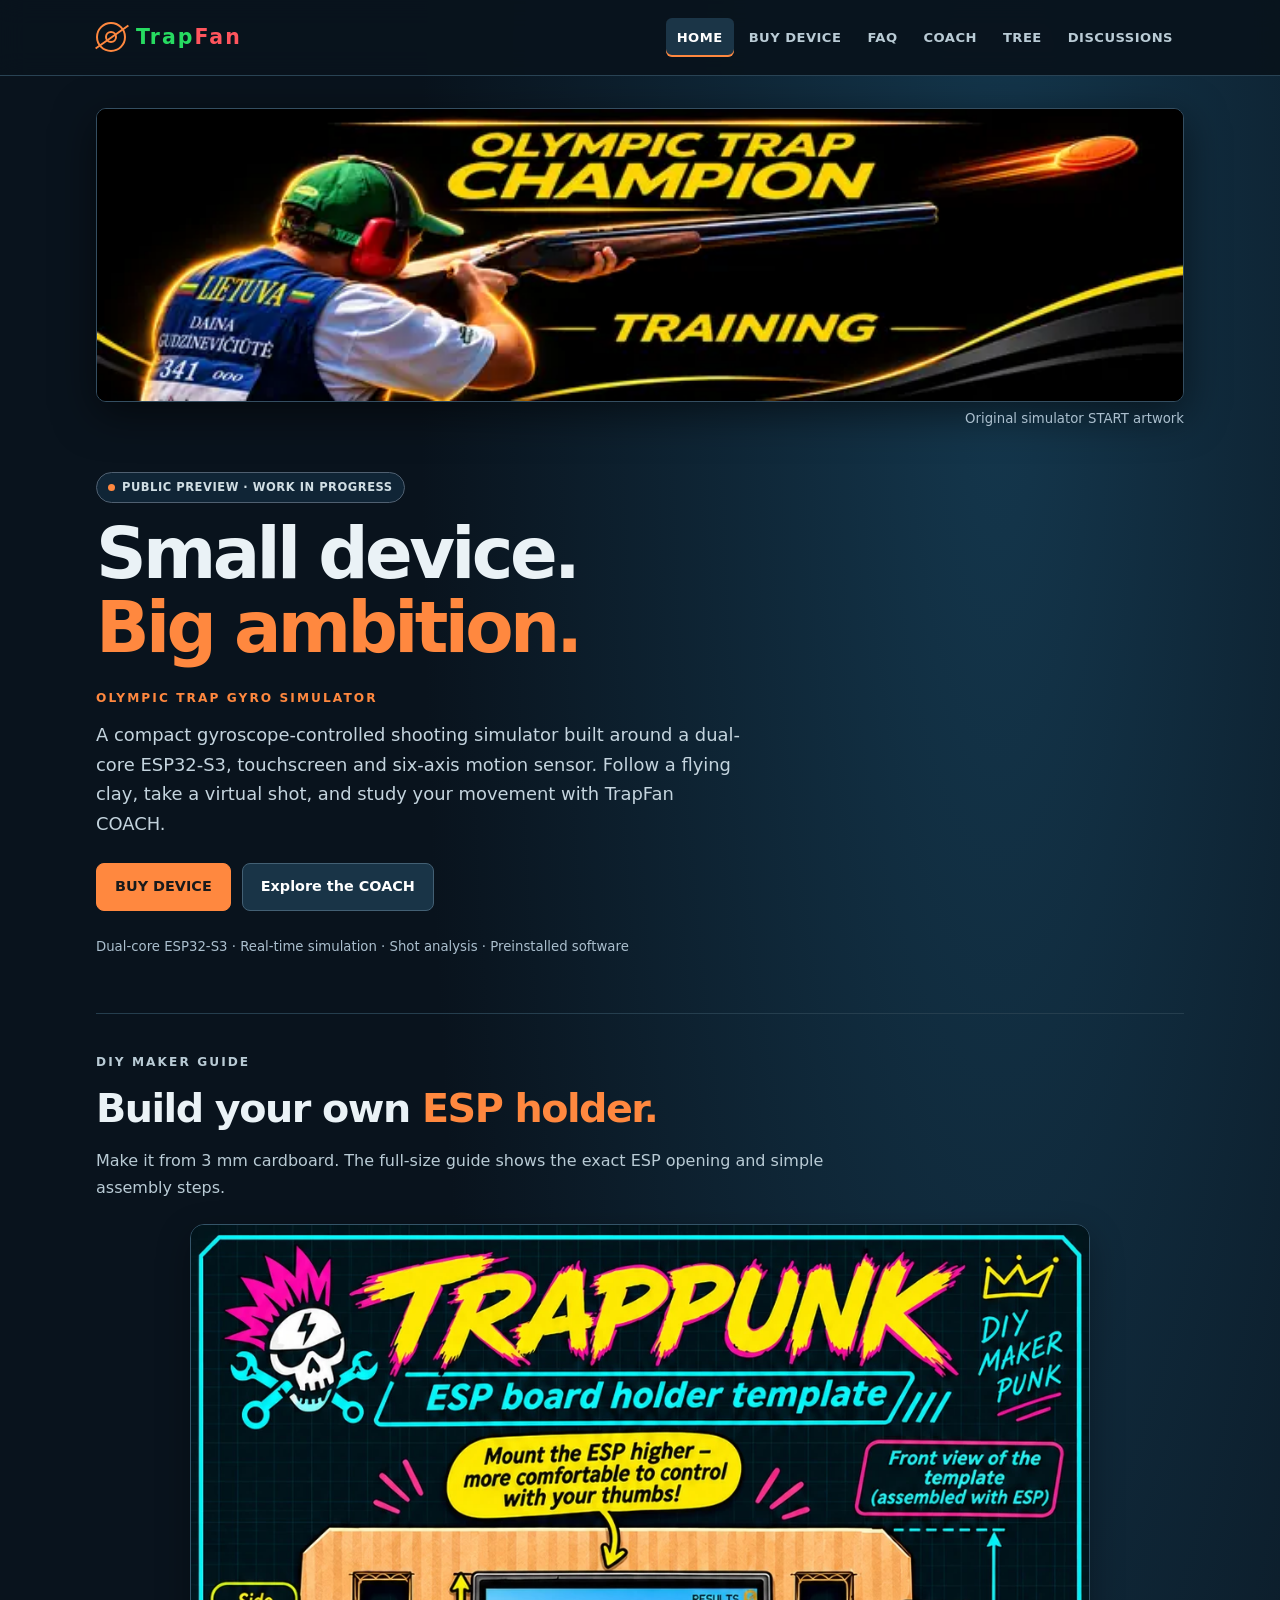
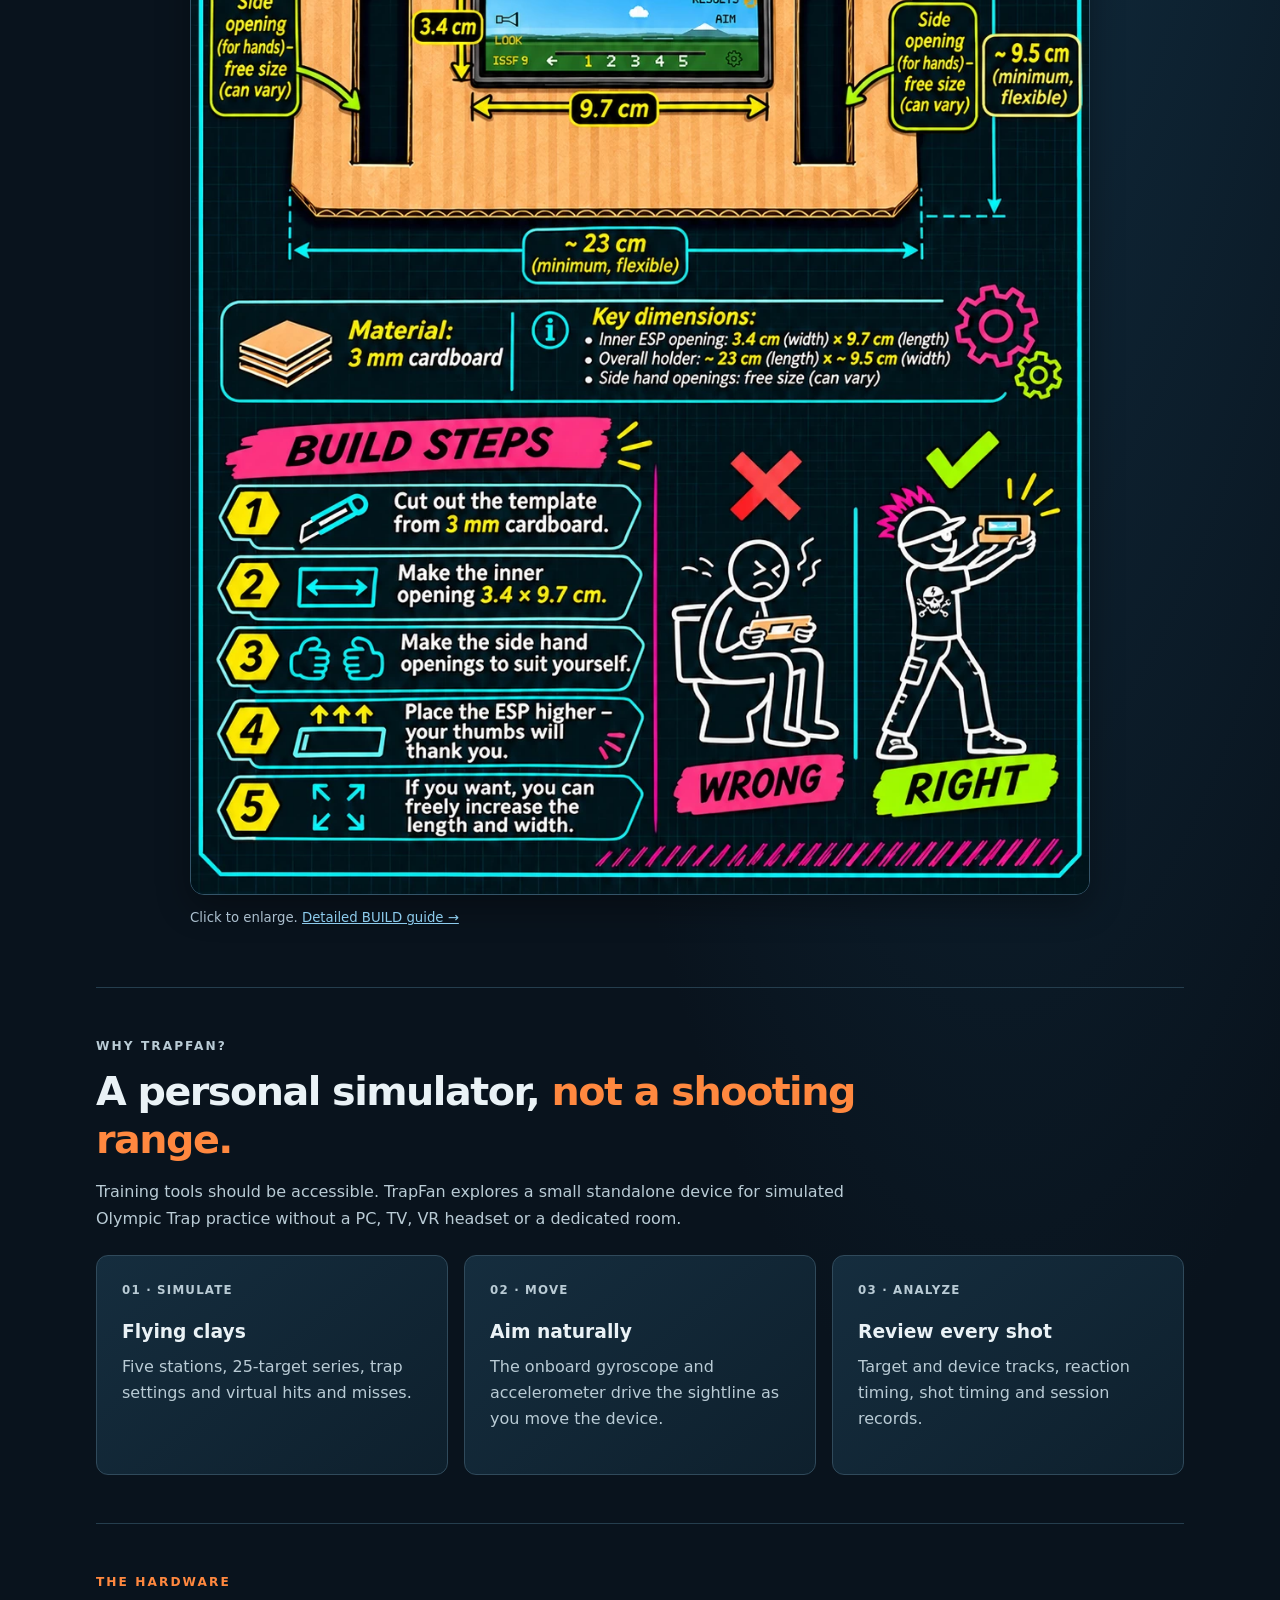
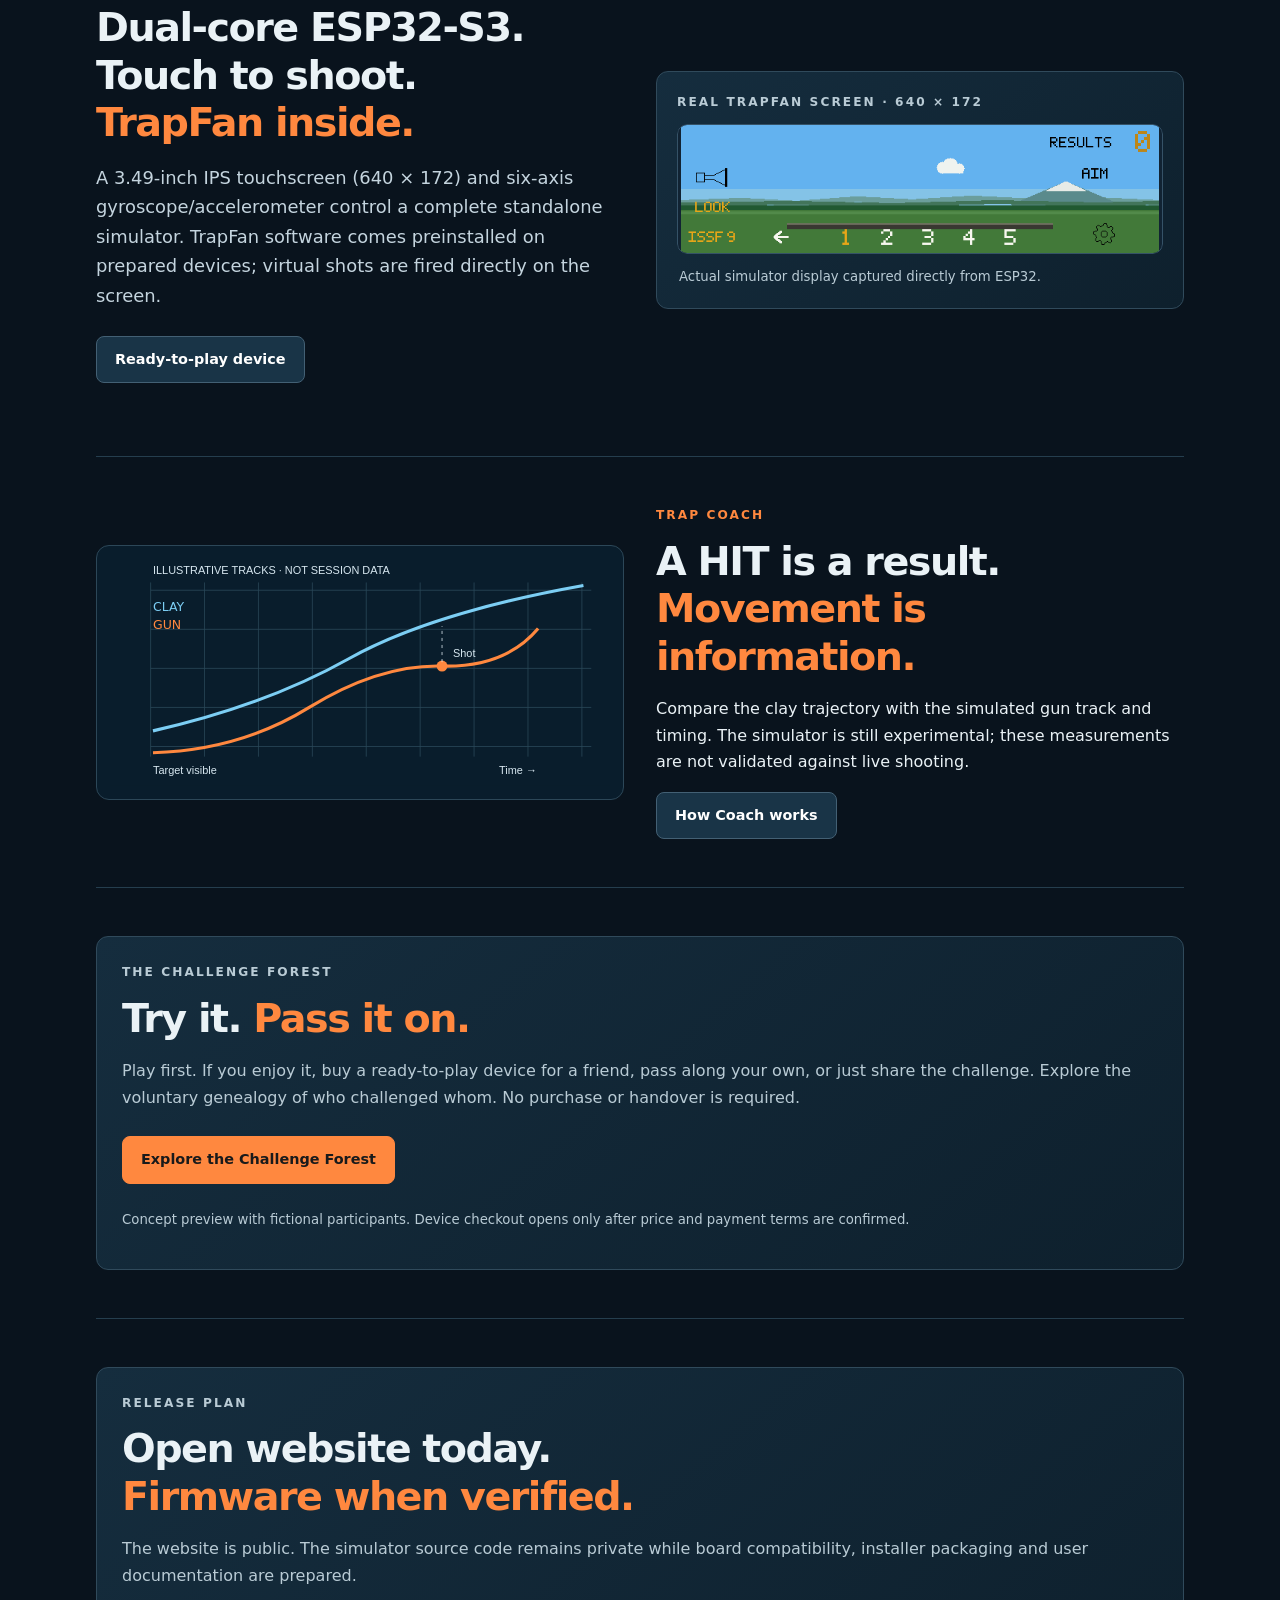
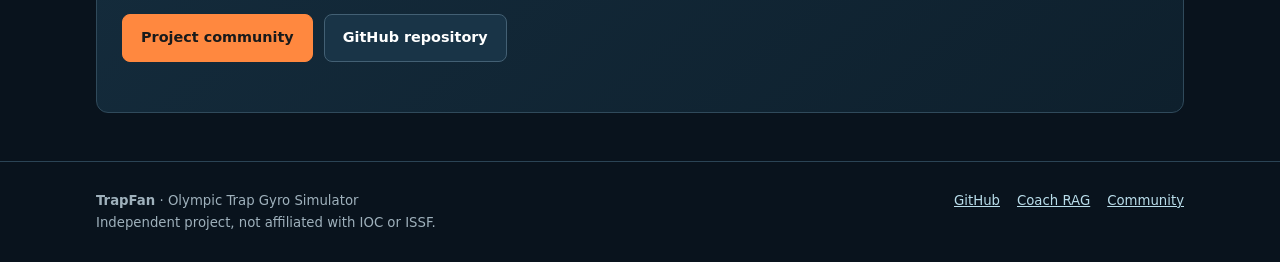
==== index.html @ 3e59ca07 "Position TrapFan as ready-to-play ESP32-S3 product in index.html; reserve board origin for technical" ====
<!doctype html><html lang="en"><head><meta charset="utf-8"><meta name="viewport" content="width=device-width,initial-scale=1"><meta name="theme-color" content="#09131d"><meta name="description" content="TrapFan is a low-cost, gyroscope-controlled Olympic Trap practice device based on the ESP32-S3."><title>Olympic Trap Gyro Simulator · TrapFan</title><link rel="stylesheet" href="assets/site.css"><link rel="icon" href="assets/favicon.svg" type="image/svg+xml"><!-- Cloudflare Web Analytics --><script type='module' src='https://static.cloudflareinsights.com/beacon.min.js' data-cf-beacon='{"token": "2ef8f8ff555344c89521be967594c3df"}'></script><!-- End Cloudflare Web Analytics --><script defer src="/_vercel/insights/script.js"></script>
</head><body><header><div class="wrap top"><a class="brand" href="index.html"><span class="brand-icon"></span><span>Trap<strong>Fan</strong></span></a><nav aria-label="Main menu"><a href="index.html" aria-current="page">HOME</a><a href="order.html">BUY DEVICE</a><a href="faq.html">FAQ</a><a href="coach.html">COACH</a><a href="challenge.html">TREE</a><a href="community.html">DISCUSSIONS</a></nav></div></header><main class="wrap">
<section class="home-banner"><img src="assets/start-banner.webp" width="640" height="172" alt="Original Olympic Trap Champion START screen with an Olympic trap shooter, flying orange clay and training text"><p class="small">Original simulator START artwork</p></section>
<section class="hero"><div><span class="pill">PUBLIC PREVIEW · WORK IN PROGRESS</span><h1>Small device.<br><em>Big ambition.</em></h1><p class="eyebrow">OLYMPIC TRAP GYRO SIMULATOR</p><p class="lead">A compact gyroscope-controlled shooting simulator built around a dual-core ESP32-S3, touchscreen and six-axis motion sensor. Follow a flying clay, take a virtual shot, and study your movement with TrapFan COACH.</p><div class="btns"><a href="order.html" class="btn primary">BUY DEVICE</a><a href="coach.html" class="btn">Explore the COACH</a></div><p class="small">Dual-core ESP32-S3 · Real-time simulation · Shot analysis · Preinstalled software</p></div></section>
<section class="section holder-section" aria-labelledby="holder-title"><div class="section-head"><p class="eyebrow">DIY MAKER GUIDE</p><h2 id="holder-title">Build your own <em>ESP holder.</em></h2><p>Make it from 3 mm cardboard. The full-size guide shows the exact ESP opening and simple assembly steps.</p></div><div class="holder-feature"><a href="assets/holder-guide.webp?v=20261112" target="_blank" rel="noopener" aria-label="Open board holder guide in full resolution"><img src="assets/holder-guide.webp?v=20261112" alt="English DIY holder template and instructions for a 3 mm cardboard ESP board holder with 3.4 x 9.7 cm opening" width="1055" height="1491" loading="lazy"></a></div><p class="small holder-link">Click to enlarge. <a href="build.html#cardboard-holder">Detailed BUILD guide →</a></p></section>
<section class="section"><div class="section-head"><p class="eyebrow">WHY TrapFan?</p><h2>A personal simulator, <em>not a shooting range.</em></h2><p>Training tools should be accessible. TrapFan explores a small standalone device for simulated Olympic Trap practice without a PC, TV, VR headset or a dedicated room.</p></div><div class="cards"><div class="card"><p class="number">01 · SIMULATE</p><h3>Flying clays</h3><p>Five stations, 25-target series, trap settings and virtual hits and misses.</p></div><div class="card"><p class="number">02 · MOVE</p><h3>Aim naturally</h3><p>The onboard gyroscope and accelerometer drive the sightline as you move the device.</p></div><div class="card"><p class="number">03 · ANALYZE</p><h3>Review every shot</h3><p>Target and device tracks, reaction timing, shot timing and session records.</p></div></div></section>
<section class="section feature"><div><p class="eyebrow">THE HARDWARE</p><h2>Dual-core ESP32-S3.<br>Touch to shoot.<br><em>TrapFan inside.</em></h2><p class="lead">A 3.49-inch IPS touchscreen (640 × 172) and six-axis gyroscope/accelerometer control a complete standalone simulator. TrapFan software comes preinstalled on prepared devices; virtual shots are fired directly on the screen.</p><div class="btns"><a class="btn" href="order.html">Ready-to-play device</a></div></div><div class="card screen-card"><p class="eyebrow">REAL TrapFan SCREEN · 640 × 172</p><a class="screen-shot-link" href="assets/trappunk-screen-trap.png" target="_blank" rel="noopener" aria-label="Open full-size simulator screenshot"><img class="screen-shot" src="assets/trappunk-screen-trap.png" width="640" height="172" alt="Real TrapFan simulator screen with blue sky, green field, ISSF setting, AIM, LOOK and five shooting stations" loading="lazy" decoding="async"></a><p class="small">Actual simulator display captured directly from ESP32.</p></div></section>
<section class="section feature"><div><div class="graph"><svg xmlns="http://www.w3.org/2000/svg" viewBox="0 0 640 290" role="img" aria-label="Illustrative chart of clay and gun motion trajectories"><rect width="640" height="290" fill="#091d2c"/><path d="M52 30V253" stroke="#294859"/><path d="M121 30V253" stroke="#294859"/><path d="M190 30V253" stroke="#294859"/><path d="M259 30V253" stroke="#294859"/><path d="M328 30V253" stroke="#294859"/><path d="M397 30V253" stroke="#294859"/><path d="M466 30V253" stroke="#294859"/><path d="M535 30V253" stroke="#294859"/><path d="M604 30V253" stroke="#294859"/><path d="M52 40H616" stroke="#294859"/><path d="M52 90H616" stroke="#294859"/><path d="M52 140H616" stroke="#294859"/><path d="M52 190H616" stroke="#294859"/><path d="M52 240H616" stroke="#294859"/><path d="M55 220Q200 187 305 128T606 34" fill="none" stroke="#7ccef4" stroke-width="4"/><path d="M55 248Q166 245 255 190T425 137T548 89" fill="none" stroke="#ff883f" stroke-width="4"/><circle cx="425" cy="137" r="7" fill="#ff883f"/><path d="M425 132V86" stroke="#ddebf0" stroke-dasharray="4 5"/><g fill="#d7e7f0" font-size="14" font-family="Arial,sans-serif"><text x="55" y="19">ILLUSTRATIVE TRACKS · NOT SESSION DATA</text><text x="55" y="275">Target visible</text><text x="498" y="275">Time →</text><text x="439" y="125">Shot</text></g><text x="55" y="66" fill="#7ccef4" font-size="16">CLAY</text><text x="55" y="89" fill="#ff883f" font-size="16">GUN</text></svg></div></div><div><p class="eyebrow">TRAP COACH</p><h2>A HIT is a result.<br><em>Movement is information.</em></h2><p>Compare the clay trajectory with the simulated gun track and timing. The simulator is still experimental; these measurements are not validated against live shooting.</p><a class="btn" href="coach.html">How Coach works</a></div></section>
<section class="section"><div class="card"><p class="eyebrow">THE CHALLENGE FOREST</p><h2>Try it. <em>Pass it on.</em></h2><p>Play first. If you enjoy it, buy a ready-to-play device for a friend, pass along your own, or just share the challenge. Explore the voluntary genealogy of who challenged whom. No purchase or handover is required.</p><div class="btns"><a class="btn primary" href="challenge.html">Explore the Challenge Forest</a></div><p class="small">Concept preview with fictional participants. Device checkout opens only after price and payment terms are confirmed.</p></div></section><section class="section"><div class="card"><p class="eyebrow">RELEASE PLAN</p><h2>Open website today.<br><em>Firmware when verified.</em></h2><p>The website is public. The simulator source code remains private while board compatibility, installer packaging and user documentation are prepared.</p><div class="btns"><a class="btn primary" href="community.html">Project community</a><a class="btn" href="https://github.com/lit-u/trappunk">GitHub repository</a></div></div></section></main><footer class="footer"><div class="wrap foot"><div><strong>TrapFan</strong> · Olympic Trap Gyro Simulator<br>Independent project, not affiliated with IOC or ISSF.</div><div class="links"><a href="https://github.com/lit-u/trappunk">GitHub</a><a href="https://github.com/lit-u/olympic-trap-coach-rag">Coach RAG</a><a href="community.html">Community</a></div></div></footer></body></html>
---- assets/site.css ----
:root{color-scheme:dark;--bg:#09131d;--surface:#132533;--line:#294354;--muted:#abbfce;--text:#eaf2f6;--orange:#ff883f;--blue:#8dcced;--max:1140px}
*{box-sizing:border-box}html{scroll-behavior:smooth}body{margin:0;background:radial-gradient(ellipse at 78% 6%,#14374d 0,transparent 41%),var(--bg);color:var(--text);font-family:system-ui,-apple-system,Segoe UI,Roboto,sans-serif;line-height:1.65}
a{color:var(--blue)}a:hover{color:#fff}.wrap{max-width:var(--max);padding:0 26px;margin:auto}header{position:sticky;z-index:10;top:0;background:#09131df2;border-bottom:1px solid var(--line);backdrop-filter:blur(13px)}
.top{min-height:75px;display:flex;align-items:center;justify-content:space-between;gap:25px}.brand{display:flex;align-items:center;gap:10px;text-decoration:none;font-size:1.28rem;letter-spacing:.1em;font-weight:900;color:#fff}.brand strong{color:#ff555d}.brand{color:#27db61}.brand-icon{width:30px;height:30px;border:2px solid var(--orange);border-radius:50%;position:relative}.brand-icon:before{content:"";position:absolute;inset:7px;border:2px solid var(--orange);border-radius:50%}.brand-icon:after{content:"";position:absolute;width:40px;height:2px;background:var(--orange);top:12px;left:-6px;transform:rotate(-35deg)}
nav{display:flex;gap:4px;flex-wrap:wrap}nav a{color:#b9cbd5;text-decoration:none;font-weight:800;letter-spacing:.035em;font-size:.82rem;border-radius:6px;padding:9px 11px}nav a:hover,nav a[aria-current="page"]{color:#fff;background:#1b3547}nav a[aria-current="page"]{box-shadow:inset 0 -2px var(--orange)}
main{min-height:65vh}.hero{display:grid;grid-template-columns:1fr 1fr;align-items:center;gap:48px;padding:76px 0 48px}.hero img{width:100%;display:block}.hero-image{position:relative;background:#19384a;border:1px solid #3a5667;border-radius:18px;overflow:hidden;box-shadow:0 24px 64px #0007}.img-note{font-size:.72rem;color:#dbe5e8;background:#091722c9;position:absolute;bottom:8px;right:9px;border-radius:4px;padding:2px 8px}
h1,h2,h3,p{margin-top:0}h1{font-size:clamp(2.65rem,5.5vw,5rem);line-height:1.06;letter-spacing:-.052em;margin:14px 0 22px}h1 em,h2 em{font-style:normal;color:var(--orange)}h2{font-size:clamp(1.8rem,3.1vw,2.7rem);line-height:1.2;letter-spacing:-.038em;margin-bottom:16px}h3{font-size:1.17rem;line-height:1.32;margin-bottom:9px}.lead{font-size:1.12rem;color:#c4d4de;max-width:650px}.muted{color:var(--muted)}.eyebrow{text-transform:uppercase;font-size:.76rem;letter-spacing:.17em;font-weight:900;color:var(--orange)}.small{font-size:.83rem;color:var(--muted)}
.pill{display:inline-block;border:1px solid #506071;border-radius:99px;padding:5px 11px;font-size:.72rem;color:#d0dee4;letter-spacing:.045em;font-weight:800;background:#102536}.pill:before{content:"";display:inline-block;width:7px;height:7px;border-radius:50%;background:var(--orange);margin-right:7px}.btns{display:flex;gap:11px;flex-wrap:wrap;margin:25px 0}.btn{display:inline-block;color:white;background:#193447;border:1px solid #436074;border-radius:8px;padding:11px 18px;font-size:.9rem;font-weight:850;text-decoration:none}.btn:hover{background:#29516a;color:white}.btn.primary{background:var(--orange);border-color:var(--orange);color:#191a1b}.btn.primary:hover{background:#ffac7b;color:#191a1b}.btn.disabled{opacity:.55;pointer-events:none;cursor:not-allowed}
.section{padding:48px 0;border-top:1px solid #253e4e}.section-head{max-width:760px;margin-bottom:23px}.section-head p{color:#b9cbd5}.cards{display:grid;grid-template-columns:repeat(3,1fr);gap:16px}.cards.two{grid-template-columns:repeat(2,1fr)}.card{background:linear-gradient(140deg,#152d3e,#0e202d);border:1px solid #304a5b;border-radius:12px;padding:25px;min-width:0}.card p{color:#b9cbd5}.card a{font-weight:750}.number{font-weight:900;font-size:.74rem;color:var(--orange);letter-spacing:.1em;margin-bottom:19px}
.feature{display:grid;grid-template-columns:1fr 1fr;gap:32px;align-items:center}.page-intro{padding:66px 0 25px;max-width:800px}.page-intro h1{font-size:clamp(2.7rem,5vw,4.5rem)}.notice{margin:18px 0;padding:17px 21px;border:1px solid #866044;background:#32251d;color:#f7e2d1;border-radius:10px}.notice strong{color:#ffc095}
.device{height:auto;aspect-ratio:640/172;border:9px solid #05080c;border-radius:17px;background:linear-gradient(to bottom,#4b9fea 0 56%,#7d9f79 56% 100%);position:relative;overflow:hidden;box-shadow:0 16px 36px #0006}.device:before{content:"";position:absolute;left:46%;bottom:23%;height:21px;width:84px;background:#3a3a35;clip-path:polygon(10% 0,90% 0,100% 100%,0 100%)}.device:after{content:"";position:absolute;left:66%;top:22%;height:12px;width:23px;border:2px solid #201513;border-radius:50%;background:#fa7229;transform:rotate(-14deg)}.device span{font-size:.63rem;position:absolute;bottom:5px;right:8px;color:#15212c;font-weight:850}
.steps{counter-reset:item}.step{display:grid;grid-template-columns:51px 1fr;gap:17px;padding:19px 0;border-bottom:1px solid #304757}.step:before{counter-increment:item;content:counter(item);height:41px;width:41px;border-radius:50%;display:grid;place-items:center;background:var(--orange);color:#111a1d;font-weight:900}.step p{color:#bacbd7;margin:3px 0}.table{border-collapse:collapse;width:100%;margin:18px 0}.table td,.table th{text-align:left;border-bottom:1px solid #2c485a;padding:12px}.table td:first-child{font-weight:750;width:35%}.table th{color:var(--orange)}
.graph{background:#091d2c;border:1px solid #2c4758;border-radius:13px;padding:13px}.graph svg{width:100%;display:block}.note{border-left:3px solid var(--blue);background:#132d3b;padding:12px 16px;color:#c4d7e2}.community-list{display:grid;grid-template-columns:repeat(2,1fr);gap:15px}.footer{border-top:1px solid #2b4455;padding:28px 0;color:#9fb1bc;font-size:.83rem}.footer a{color:#b9ddea}.foot{display:flex;justify-content:space-between;gap:14px;flex-wrap:wrap}.links{display:flex;gap:17px;flex-wrap:wrap}
@media(max-width:900px){.hero,.feature{grid-template-columns:1fr}.hero{padding-top:38px;gap:24px}.top{flex-direction:column;align-items:flex-start;padding:14px 0;gap:10px}.cards{grid-template-columns:repeat(2,1fr)}}
@media(max-width:580px){.wrap{padding:0 17px}.cards,.cards.two,.community-list{grid-template-columns:1fr}nav a{padding:7px 8px;font-size:.73rem}h1{font-size:2.85rem}.section{padding:33px 0}.page-intro{padding-top:35px}.step{grid-template-columns:38px 1fr;gap:10px}.step:before{width:34px;height:34px}.card{padding:21px}}
@media(prefers-reduced-motion:reduce){html{scroll-behavior:auto}}

.home-banner{padding-top:32px}.home-banner img{display:block;width:100%;max-width:100%;height:auto;object-fit:contain;background:#000;border:1px solid #344e61;border-radius:10px;box-shadow:0 12px 42px #0008}.home-banner .small{text-align:right;margin:6px 0 0}.hero{padding-top:42px}


/* Homepage: full-width guide below the introduction, no squeezed sidebar */
.hero{display:block;max-width:900px;padding-bottom:42px}
.holder-section{padding-top:38px;padding-bottom:58px}
.holder-feature{max-width:900px;margin:0 auto;background:#081b27;border:1px solid #345468;border-radius:14px;overflow:hidden;box-shadow:0 12px 34px #0005}
.holder-feature a{display:block;line-height:0}
.holder-feature img{display:block;width:100%;height:auto;max-height:none;object-fit:contain}
.holder-link{max-width:900px;margin:12px auto 0}
.build-guide{max-width:870px;margin:0 auto;background:#081b27;border:1px solid #345468;border-radius:14px;overflow:hidden;box-shadow:0 12px 34px #0005}
.build-guide img{display:block;width:100%;height:auto}
.guide-caption{max-width:870px;margin:12px auto 0}
@media(max-width:900px){.hero{max-width:100%}.holder-feature{max-width:100%}}

/* V2 USB installer */
.install-check{display:flex;gap:12px;align-items:flex-start;margin:14px 0;padding:12px;border:1px solid #365365;background:#0d2130;border-radius:9px;line-height:1.4;cursor:pointer}
.install-check input{flex:none;width:20px;height:20px;accent-color:var(--orange);margin:2px 0 0}
.installer-controls{padding:14px 0 6px}
.installer-controls[hidden]{display:none!important}
.install-card esp-web-install-button{display:block;--esp-tools-button-color:#ff883f;--esp-tools-button-text-color:#17212a}
.install-card esp-web-install-button .btn{font-family:inherit;font-size:1rem;cursor:pointer}

/* FAQ: native accessible HTML disclosure, no scripts or server needed */
.faq-intro{max-width:860px}.faq-list-section{padding-top:20px}
.faq-list{display:grid;gap:12px;max-width:980px}
.faq-item{border:1px solid #355267;border-radius:12px;background:linear-gradient(115deg,#152d3d,#0e202e);overflow:hidden}
.faq-item summary{display:flex;align-items:center;gap:17px;list-style:none;cursor:pointer;padding:19px 22px;color:#f1f5f7;font-weight:750;font-size:1.08rem;line-height:1.35}
.faq-item summary::-webkit-details-marker{display:none}
.faq-item summary::after{content:"+";margin-left:auto;flex-shrink:0;color:var(--orange);font-size:1.7rem;font-weight:350;line-height:1;min-width:24px;text-align:center}
.faq-item[open] summary::after{content:"−"}
.faq-item summary:hover{background:#1a3749}
.faq-item summary:focus-visible{outline:3px solid var(--orange);outline-offset:-3px}
.faq-number{font-size:.75rem;color:var(--orange);font-weight:900;letter-spacing:.04em;flex-shrink:0}
.faq-answer{padding:0 22px 17px 58px;color:#c6d5df}
.faq-answer p{margin:0;max-width:800px}.faq-answer strong{color:#fff}
@media(max-width:580px){.faq-item summary{padding:16px 13px;gap:10px;font-size:1rem}.faq-answer{padding:0 15px 18px 40px}}

/* Simplified V2-only installer: one hardware check, one install button */
.install-page-simple{max-width:920px}
.install-page-simple .page-intro{padding-bottom:15px}
.install-panel{border:1px solid #355267;border-radius:14px;background:#112838;padding:clamp(20px,4vw,38px);margin:15px 0 24px}
.install-panel h2{margin-bottom:12px}
.install-panel .install-check{max-width:560px;margin:15px 0}
.install-panel .installer-controls{padding:2px 0 0}
.install-panel .installer-controls .btn{font-size:1.05rem;padding:15px 30px}
.install-panel .install-backup-note{margin:18px 0 0;max-width:650px}
.install-finish-note{border-left:3px solid var(--orange);padding:7px 0 7px 16px;color:#c4d4de;max-width:740px}
.install-finish-note strong{color:#fff}
.install-support{padding:4px 0 42px}

/* BUILD: real Waveshare hardware photograph replaces illustrative screen */
.hardware-photo-card{padding:20px}
.hardware-photo-link{display:block;line-height:0;border-radius:10px;overflow:hidden;background:#e6effc}
.hardware-photo{display:block;width:100%;height:auto;aspect-ratio:960/820;object-fit:contain}
.hardware-photo-card .small{margin:13px 2px 0}

/* HOME: actual 640x172 simulator screenshot instead of illustration */
.screen-card{padding:20px}
.screen-shot-link{display:block;line-height:0;border-radius:10px;overflow:hidden;background:#112333}
.screen-shot{display:block;width:100%;height:auto;aspect-ratio:640/172;object-fit:contain;image-rendering:auto;border:1px solid #355267;border-radius:10px}
.screen-card .small{margin:12px 2px 0}
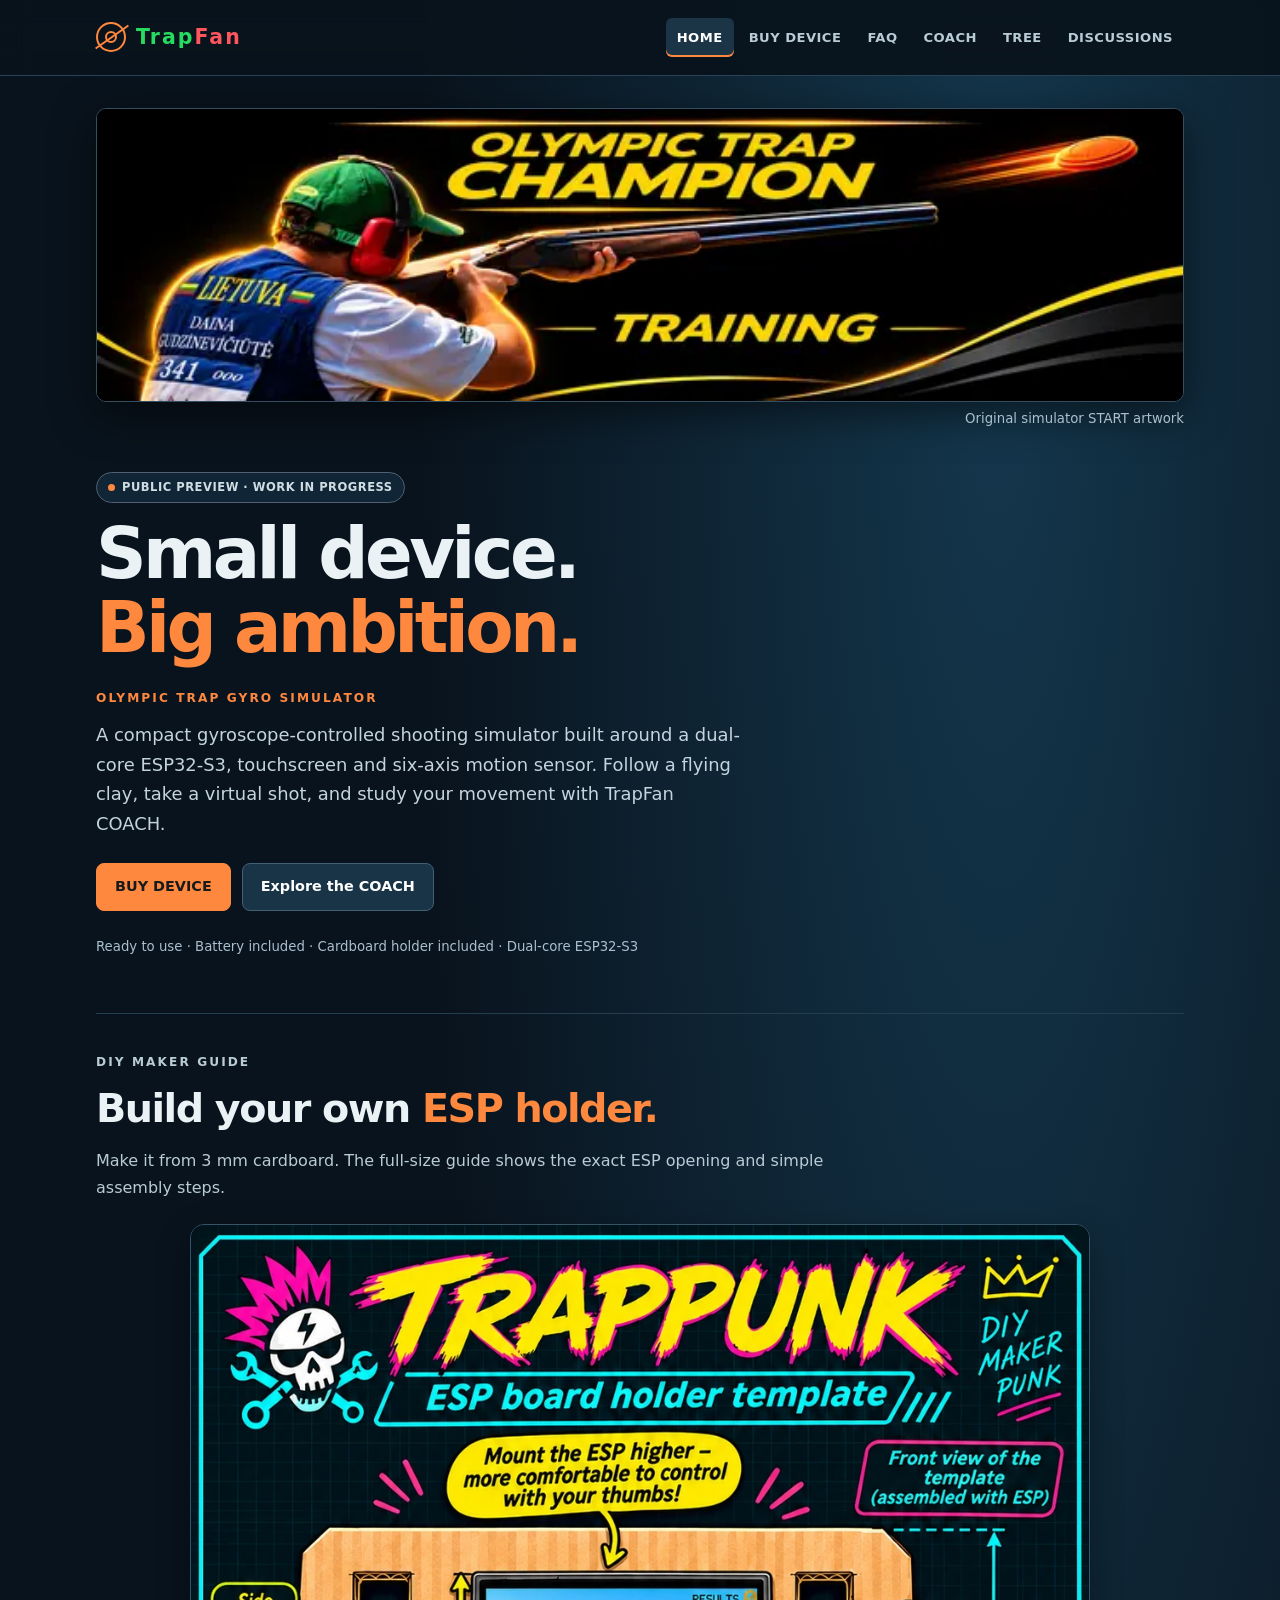
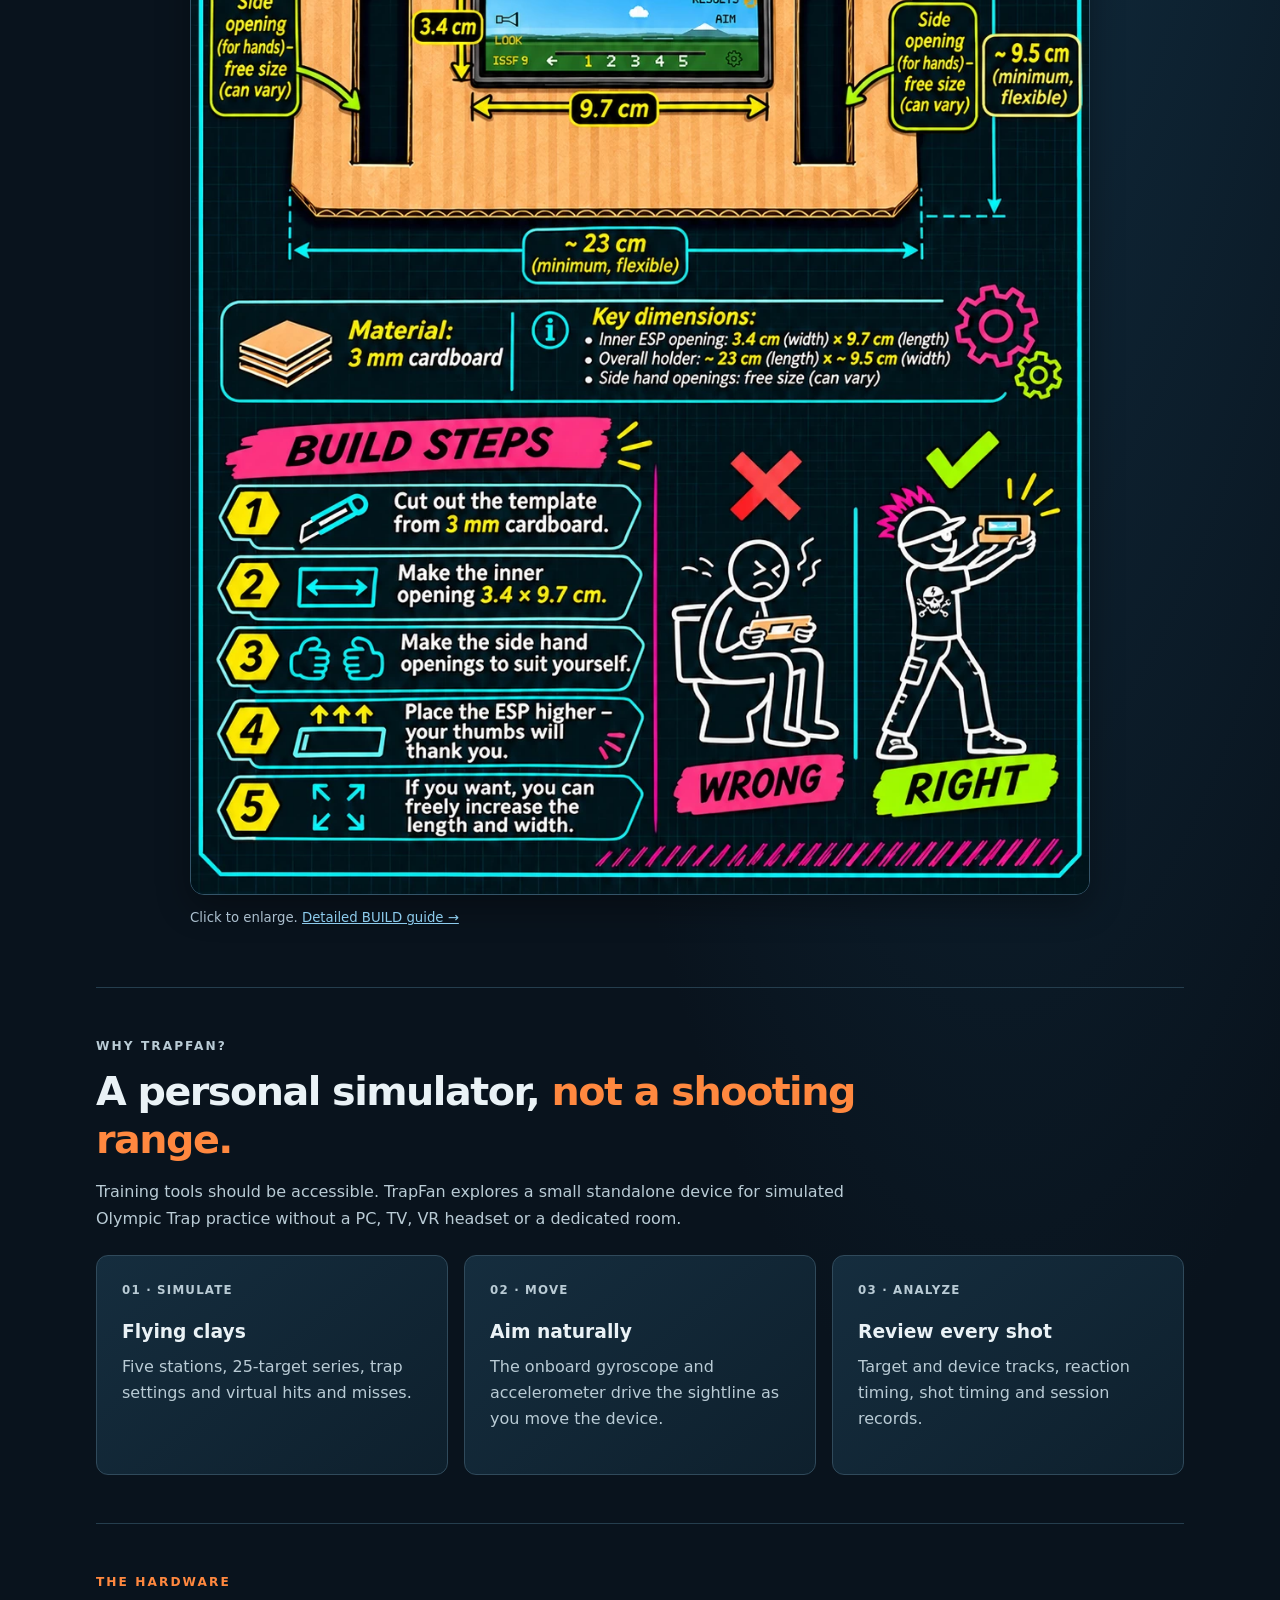
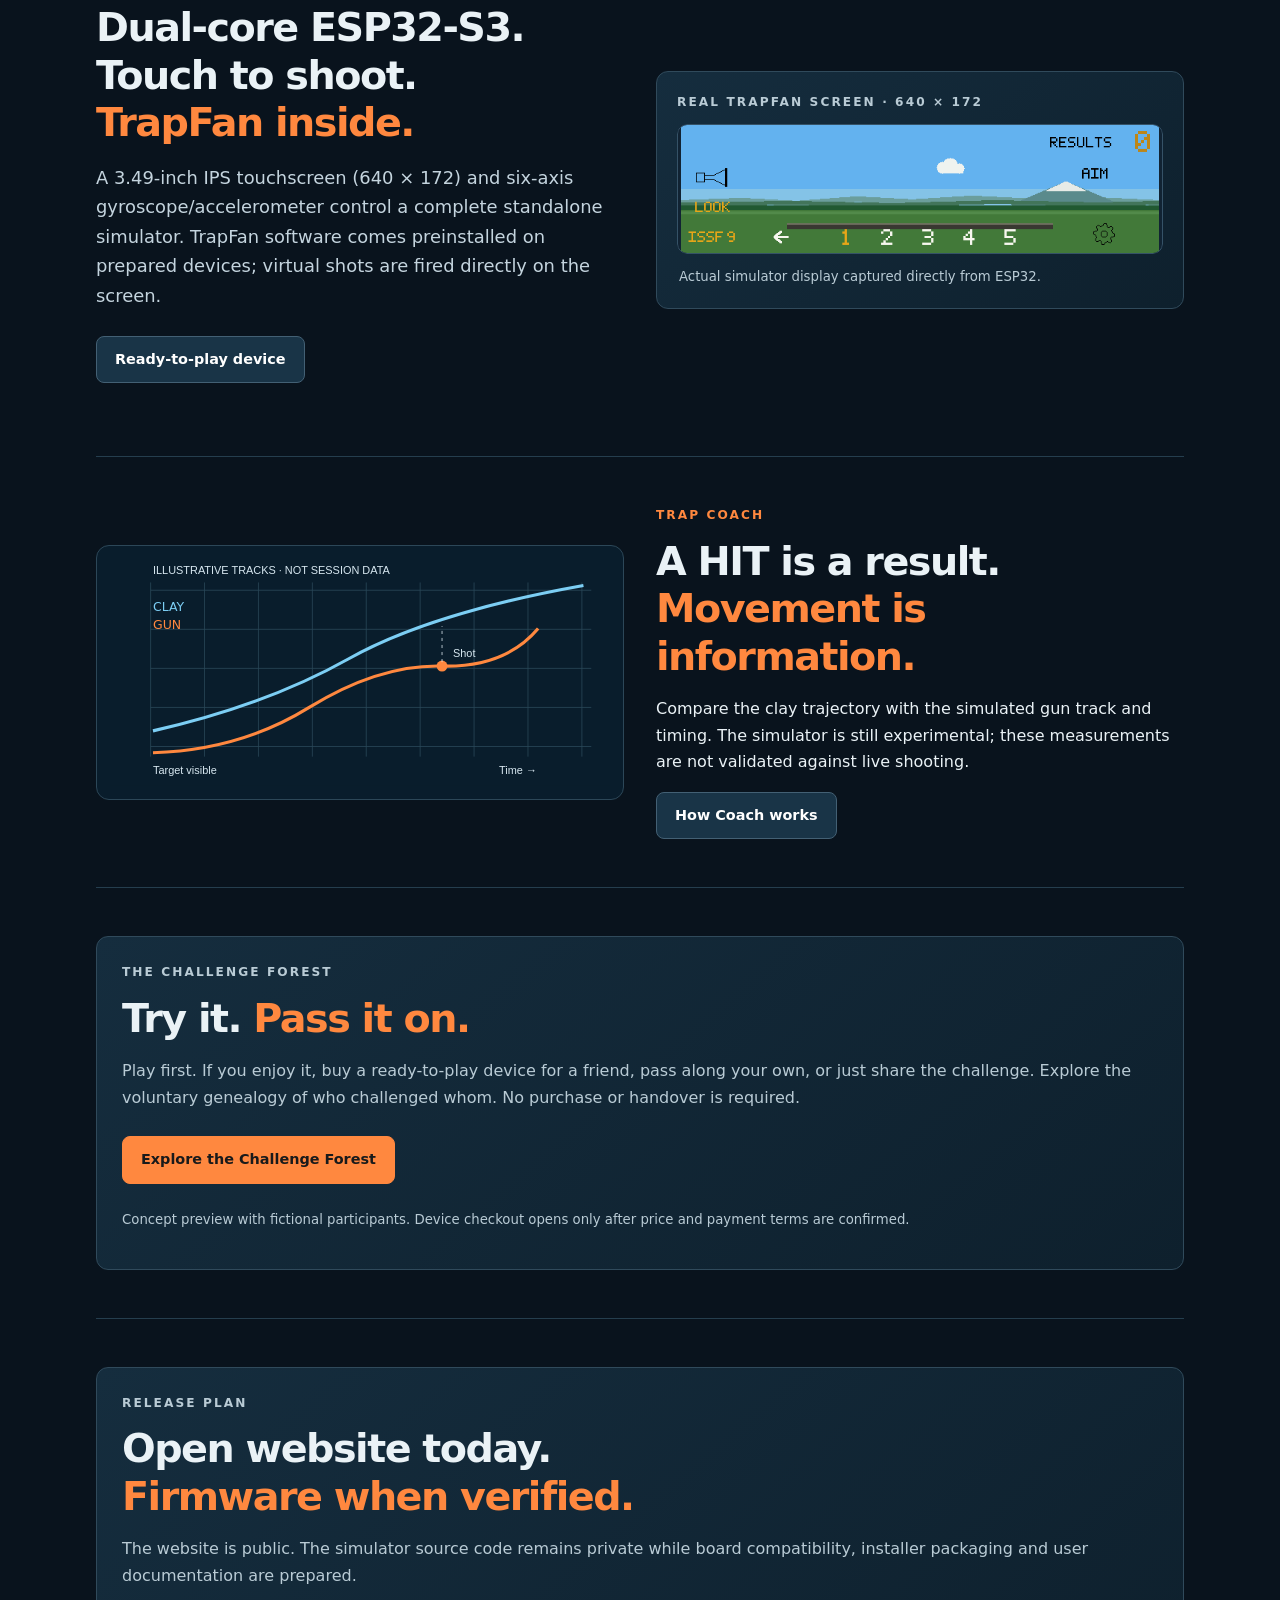
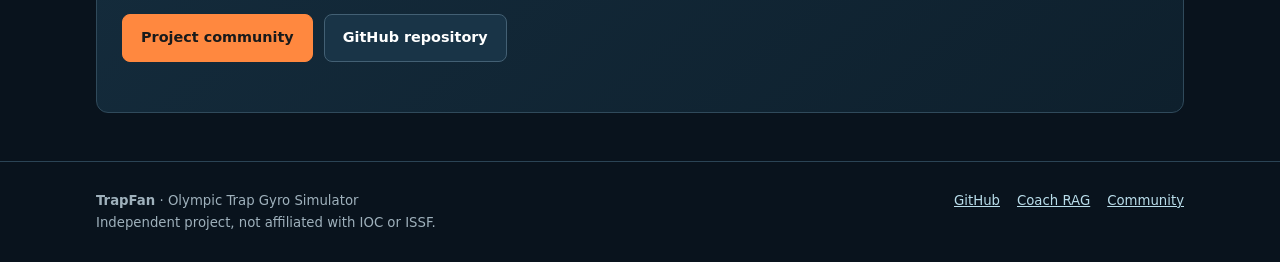
==== commit 001b17ec: "Confirm included battery and ready-to-use €99 TrapFan kit in index.html" ====
--- a/index.html
+++ b/index.html
@@ -1,7 +1,7 @@
 <!doctype html><html lang="en"><head><meta charset="utf-8"><meta name="viewport" content="width=device-width,initial-scale=1"><meta name="theme-color" content="#09131d"><meta name="description" content="TrapFan is a low-cost, gyroscope-controlled Olympic Trap practice device based on the ESP32-S3."><title>Olympic Trap Gyro Simulator · TrapFan</title><link rel="stylesheet" href="assets/site.css"><link rel="icon" href="assets/favicon.svg" type="image/svg+xml"><!-- Cloudflare Web Analytics --><script type='module' src='https://static.cloudflareinsights.com/beacon.min.js' data-cf-beacon='{"token": "2ef8f8ff555344c89521be967594c3df"}'></script><!-- End Cloudflare Web Analytics --><script defer src="/_vercel/insights/script.js"></script>
 </head><body><header><div class="wrap top"><a class="brand" href="index.html"><span class="brand-icon"></span><span>Trap<strong>Fan</strong></span></a><nav aria-label="Main menu"><a href="index.html" aria-current="page">HOME</a><a href="order.html">BUY DEVICE</a><a href="faq.html">FAQ</a><a href="coach.html">COACH</a><a href="challenge.html">TREE</a><a href="community.html">DISCUSSIONS</a></nav></div></header><main class="wrap">
 <section class="home-banner"><img src="assets/start-banner.webp" width="640" height="172" alt="Original Olympic Trap Champion START screen with an Olympic trap shooter, flying orange clay and training text"><p class="small">Original simulator START artwork</p></section>
-<section class="hero"><div><span class="pill">PUBLIC PREVIEW · WORK IN PROGRESS</span><h1>Small device.<br><em>Big ambition.</em></h1><p class="eyebrow">OLYMPIC TRAP GYRO SIMULATOR</p><p class="lead">A compact gyroscope-controlled shooting simulator built around a dual-core ESP32-S3, touchscreen and six-axis motion sensor. Follow a flying clay, take a virtual shot, and study your movement with TrapFan COACH.</p><div class="btns"><a href="order.html" class="btn primary">BUY DEVICE</a><a href="coach.html" class="btn">Explore the COACH</a></div><p class="small">Dual-core ESP32-S3 · Real-time simulation · Shot analysis · Preinstalled software</p></div></section>
+<section class="hero"><div><span class="pill">PUBLIC PREVIEW · WORK IN PROGRESS</span><h1>Small device.<br><em>Big ambition.</em></h1><p class="eyebrow">OLYMPIC TRAP GYRO SIMULATOR</p><p class="lead">A compact gyroscope-controlled shooting simulator built around a dual-core ESP32-S3, touchscreen and six-axis motion sensor. Follow a flying clay, take a virtual shot, and study your movement with TrapFan COACH.</p><div class="btns"><a href="order.html" class="btn primary">BUY DEVICE</a><a href="coach.html" class="btn">Explore the COACH</a></div><p class="small">Ready to use · Battery included · Cardboard holder included · Dual-core ESP32-S3</p></div></section>
 <section class="section holder-section" aria-labelledby="holder-title"><div class="section-head"><p class="eyebrow">DIY MAKER GUIDE</p><h2 id="holder-title">Build your own <em>ESP holder.</em></h2><p>Make it from 3 mm cardboard. The full-size guide shows the exact ESP opening and simple assembly steps.</p></div><div class="holder-feature"><a href="assets/holder-guide.webp?v=20261112" target="_blank" rel="noopener" aria-label="Open board holder guide in full resolution"><img src="assets/holder-guide.webp?v=20261112" alt="English DIY holder template and instructions for a 3 mm cardboard ESP board holder with 3.4 x 9.7 cm opening" width="1055" height="1491" loading="lazy"></a></div><p class="small holder-link">Click to enlarge. <a href="build.html#cardboard-holder">Detailed BUILD guide →</a></p></section>
 <section class="section"><div class="section-head"><p class="eyebrow">WHY TrapFan?</p><h2>A personal simulator, <em>not a shooting range.</em></h2><p>Training tools should be accessible. TrapFan explores a small standalone device for simulated Olympic Trap practice without a PC, TV, VR headset or a dedicated room.</p></div><div class="cards"><div class="card"><p class="number">01 · SIMULATE</p><h3>Flying clays</h3><p>Five stations, 25-target series, trap settings and virtual hits and misses.</p></div><div class="card"><p class="number">02 · MOVE</p><h3>Aim naturally</h3><p>The onboard gyroscope and accelerometer drive the sightline as you move the device.</p></div><div class="card"><p class="number">03 · ANALYZE</p><h3>Review every shot</h3><p>Target and device tracks, reaction timing, shot timing and session records.</p></div></div></section>
 <section class="section feature"><div><p class="eyebrow">THE HARDWARE</p><h2>Dual-core ESP32-S3.<br>Touch to shoot.<br><em>TrapFan inside.</em></h2><p class="lead">A 3.49-inch IPS touchscreen (640 × 172) and six-axis gyroscope/accelerometer control a complete standalone simulator. TrapFan software comes preinstalled on prepared devices; virtual shots are fired directly on the screen.</p><div class="btns"><a class="btn" href="order.html">Ready-to-play device</a></div></div><div class="card screen-card"><p class="eyebrow">REAL TrapFan SCREEN · 640 × 172</p><a class="screen-shot-link" href="assets/trappunk-screen-trap.png" target="_blank" rel="noopener" aria-label="Open full-size simulator screenshot"><img class="screen-shot" src="assets/trappunk-screen-trap.png" width="640" height="172" alt="Real TrapFan simulator screen with blue sky, green field, ISSF setting, AIM, LOOK and five shooting stations" loading="lazy" decoding="async"></a><p class="small">Actual simulator display captured directly from ESP32.</p></div></section>
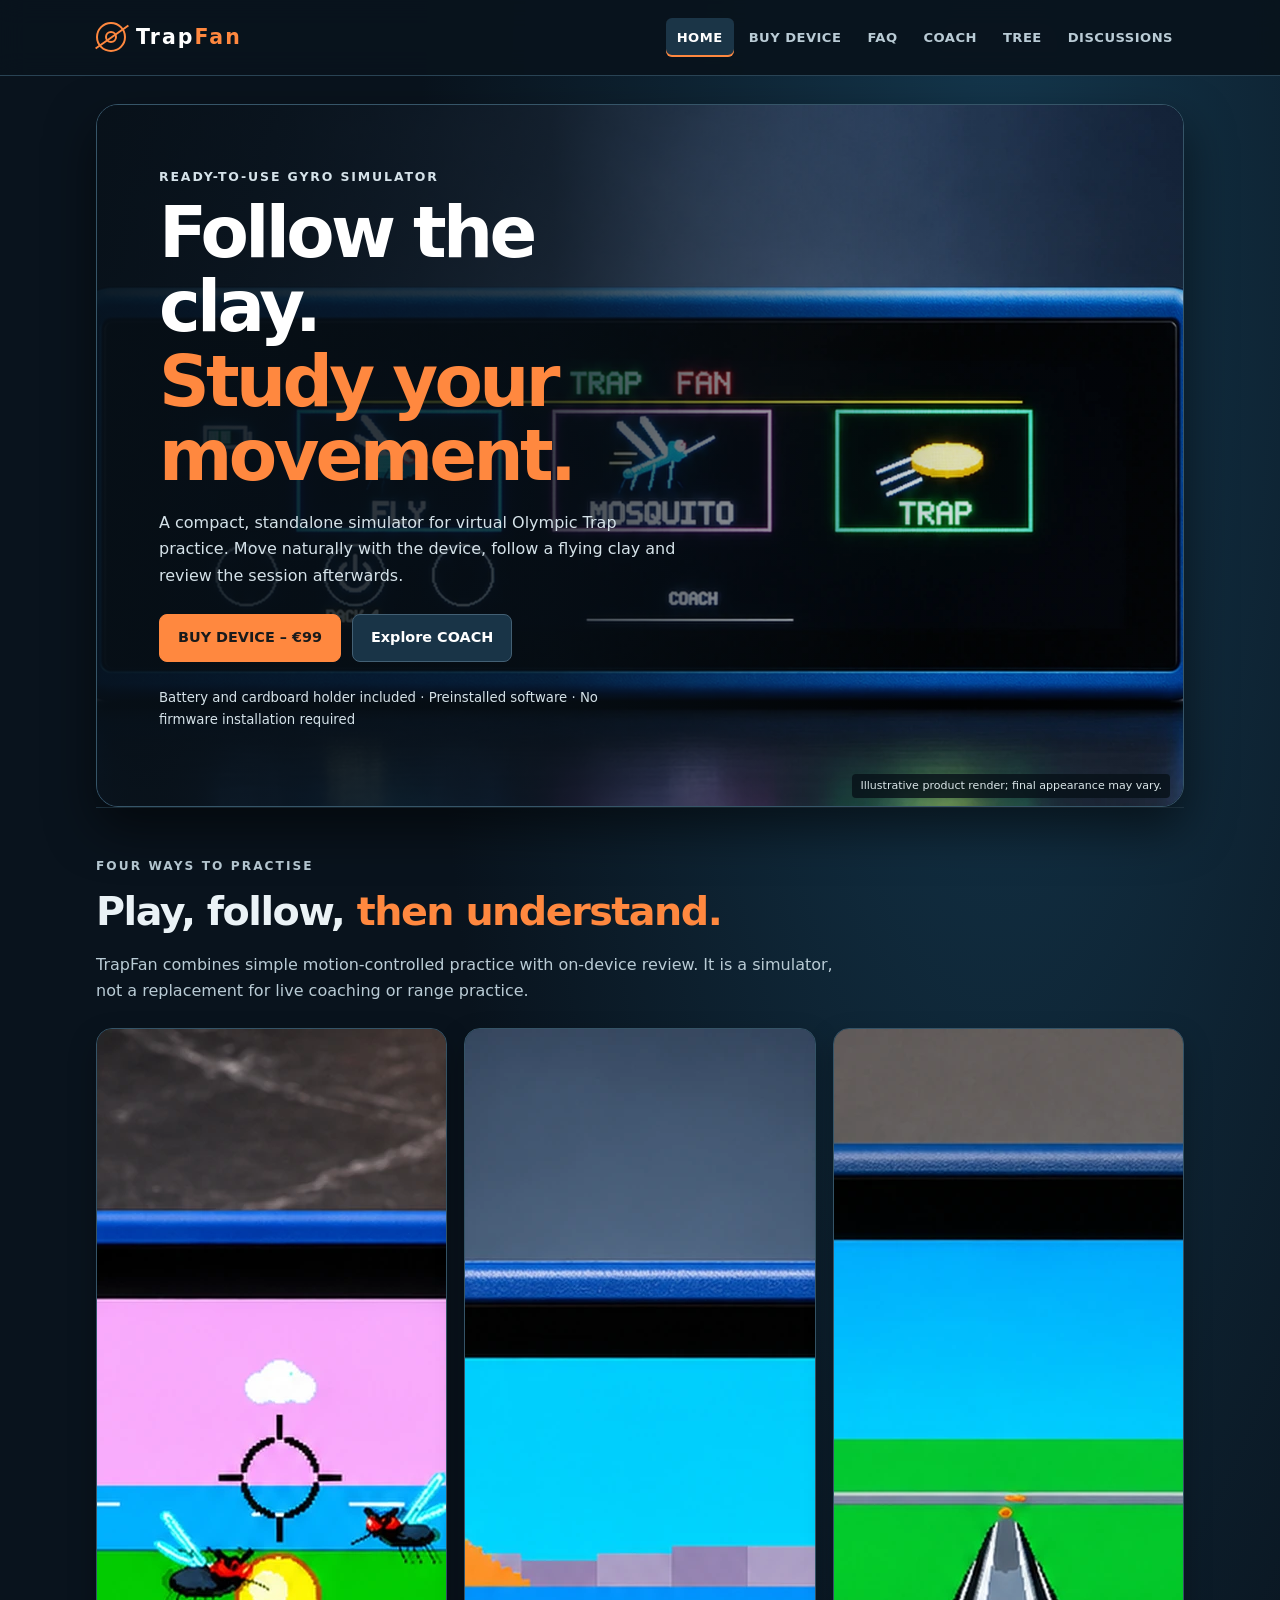
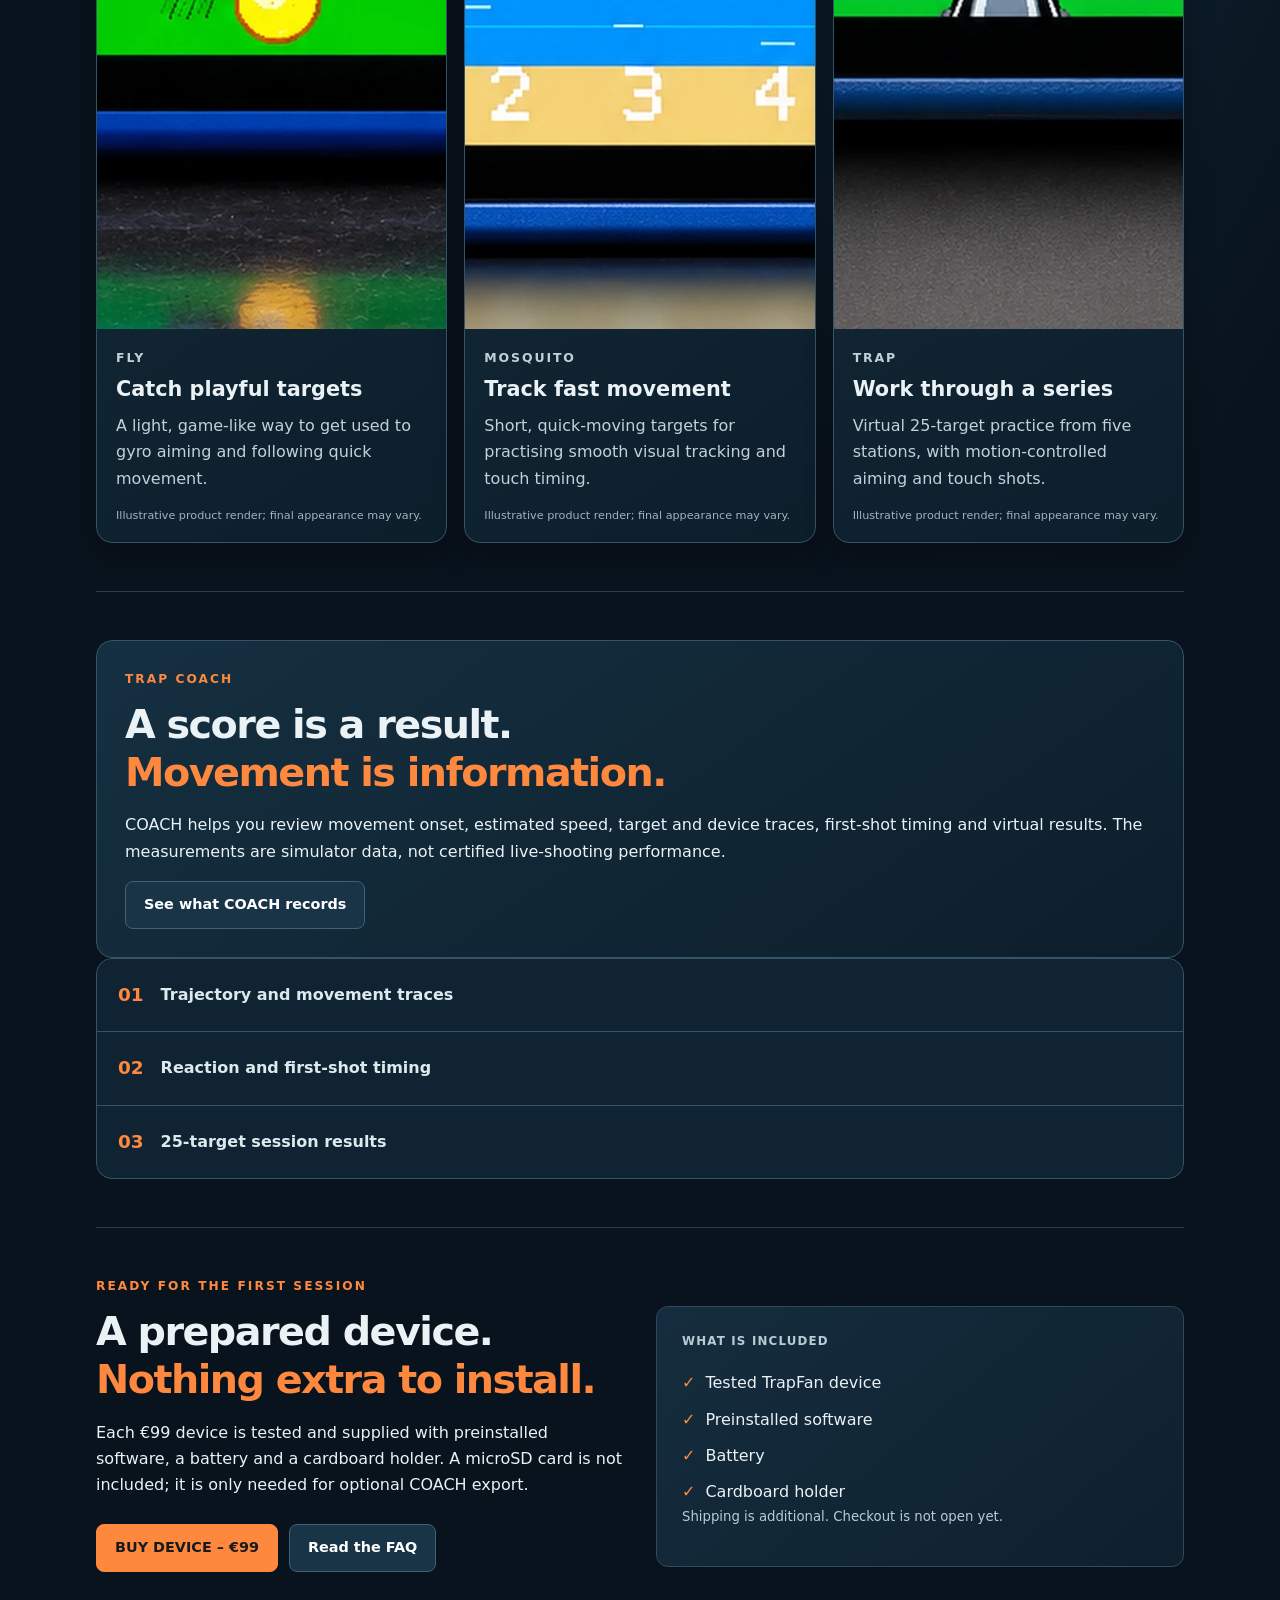
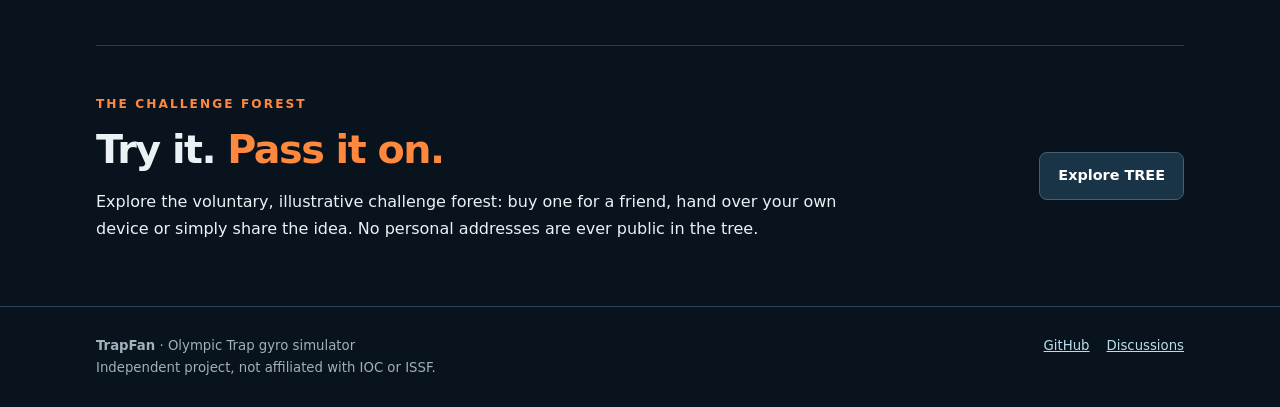
==== commit c71050fb: "Refresh TrapFan marketing site with product visuals" ====
--- a/index.html
+++ b/index.html
@@ -1,9 +1,39 @@
-<!doctype html><html lang="en"><head><meta charset="utf-8"><meta name="viewport" content="width=device-width,initial-scale=1"><meta name="theme-color" content="#09131d"><meta name="description" content="TrapFan is a low-cost, gyroscope-controlled Olympic Trap practice device based on the ESP32-S3."><title>Olympic Trap Gyro Simulator · TrapFan</title><link rel="stylesheet" href="assets/site.css"><link rel="icon" href="assets/favicon.svg" type="image/svg+xml"><!-- Cloudflare Web Analytics --><script type='module' src='https://static.cloudflareinsights.com/beacon.min.js' data-cf-beacon='{"token": "2ef8f8ff555344c89521be967594c3df"}'></script><!-- End Cloudflare Web Analytics --><script defer src="/_vercel/insights/script.js"></script>
-</head><body><header><div class="wrap top"><a class="brand" href="index.html"><span class="brand-icon"></span><span>Trap<strong>Fan</strong></span></a><nav aria-label="Main menu"><a href="index.html" aria-current="page">HOME</a><a href="order.html">BUY DEVICE</a><a href="faq.html">FAQ</a><a href="coach.html">COACH</a><a href="challenge.html">TREE</a><a href="community.html">DISCUSSIONS</a></nav></div></header><main class="wrap">
-<section class="home-banner"><img src="assets/start-banner.webp" width="640" height="172" alt="Original Olympic Trap Champion START screen with an Olympic trap shooter, flying orange clay and training text"><p class="small">Original simulator START artwork</p></section>
-<section class="hero"><div><span class="pill">PUBLIC PREVIEW · WORK IN PROGRESS</span><h1>Small device.<br><em>Big ambition.</em></h1><p class="eyebrow">OLYMPIC TRAP GYRO SIMULATOR</p><p class="lead">A compact gyroscope-controlled shooting simulator built around a dual-core ESP32-S3, touchscreen and six-axis motion sensor. Follow a flying clay, take a virtual shot, and study your movement with TrapFan COACH.</p><div class="btns"><a href="order.html" class="btn primary">BUY DEVICE</a><a href="coach.html" class="btn">Explore the COACH</a></div><p class="small">Ready to use · Battery included · Cardboard holder included · Dual-core ESP32-S3</p></div></section>
-<section class="section holder-section" aria-labelledby="holder-title"><div class="section-head"><p class="eyebrow">DIY MAKER GUIDE</p><h2 id="holder-title">Build your own <em>ESP holder.</em></h2><p>Make it from 3 mm cardboard. The full-size guide shows the exact ESP opening and simple assembly steps.</p></div><div class="holder-feature"><a href="assets/holder-guide.webp?v=20261112" target="_blank" rel="noopener" aria-label="Open board holder guide in full resolution"><img src="assets/holder-guide.webp?v=20261112" alt="English DIY holder template and instructions for a 3 mm cardboard ESP board holder with 3.4 x 9.7 cm opening" width="1055" height="1491" loading="lazy"></a></div><p class="small holder-link">Click to enlarge. <a href="build.html#cardboard-holder">Detailed BUILD guide →</a></p></section>
-<section class="section"><div class="section-head"><p class="eyebrow">WHY TrapFan?</p><h2>A personal simulator, <em>not a shooting range.</em></h2><p>Training tools should be accessible. TrapFan explores a small standalone device for simulated Olympic Trap practice without a PC, TV, VR headset or a dedicated room.</p></div><div class="cards"><div class="card"><p class="number">01 · SIMULATE</p><h3>Flying clays</h3><p>Five stations, 25-target series, trap settings and virtual hits and misses.</p></div><div class="card"><p class="number">02 · MOVE</p><h3>Aim naturally</h3><p>The onboard gyroscope and accelerometer drive the sightline as you move the device.</p></div><div class="card"><p class="number">03 · ANALYZE</p><h3>Review every shot</h3><p>Target and device tracks, reaction timing, shot timing and session records.</p></div></div></section>
-<section class="section feature"><div><p class="eyebrow">THE HARDWARE</p><h2>Dual-core ESP32-S3.<br>Touch to shoot.<br><em>TrapFan inside.</em></h2><p class="lead">A 3.49-inch IPS touchscreen (640 × 172) and six-axis gyroscope/accelerometer control a complete standalone simulator. TrapFan software comes preinstalled on prepared devices; virtual shots are fired directly on the screen.</p><div class="btns"><a class="btn" href="order.html">Ready-to-play device</a></div></div><div class="card screen-card"><p class="eyebrow">REAL TrapFan SCREEN · 640 × 172</p><a class="screen-shot-link" href="assets/trappunk-screen-trap.png" target="_blank" rel="noopener" aria-label="Open full-size simulator screenshot"><img class="screen-shot" src="assets/trappunk-screen-trap.png" width="640" height="172" alt="Real TrapFan simulator screen with blue sky, green field, ISSF setting, AIM, LOOK and five shooting stations" loading="lazy" decoding="async"></a><p class="small">Actual simulator display captured directly from ESP32.</p></div></section>
-<section class="section feature"><div><div class="graph"><svg xmlns="http://www.w3.org/2000/svg" viewBox="0 0 640 290" role="img" aria-label="Illustrative chart of clay and gun motion trajectories"><rect width="640" height="290" fill="#091d2c"/><path d="M52 30V253" stroke="#294859"/><path d="M121 30V253" stroke="#294859"/><path d="M190 30V253" stroke="#294859"/><path d="M259 30V253" stroke="#294859"/><path d="M328 30V253" stroke="#294859"/><path d="M397 30V253" stroke="#294859"/><path d="M466 30V253" stroke="#294859"/><path d="M535 30V253" stroke="#294859"/><path d="M604 30V253" stroke="#294859"/><path d="M52 40H616" stroke="#294859"/><path d="M52 90H616" stroke="#294859"/><path d="M52 140H616" stroke="#294859"/><path d="M52 190H616" stroke="#294859"/><path d="M52 240H616" stroke="#294859"/><path d="M55 220Q200 187 305 128T606 34" fill="none" stroke="#7ccef4" stroke-width="4"/><path d="M55 248Q166 245 255 190T425 137T548 89" fill="none" stroke="#ff883f" stroke-width="4"/><circle cx="425" cy="137" r="7" fill="#ff883f"/><path d="M425 132V86" stroke="#ddebf0" stroke-dasharray="4 5"/><g fill="#d7e7f0" font-size="14" font-family="Arial,sans-serif"><text x="55" y="19">ILLUSTRATIVE TRACKS · NOT SESSION DATA</text><text x="55" y="275">Target visible</text><text x="498" y="275">Time →</text><text x="439" y="125">Shot</text></g><text x="55" y="66" fill="#7ccef4" font-size="16">CLAY</text><text x="55" y="89" fill="#ff883f" font-size="16">GUN</text></svg></div></div><div><p class="eyebrow">TRAP COACH</p><h2>A HIT is a result.<br><em>Movement is information.</em></h2><p>Compare the clay trajectory with the simulated gun track and timing. The simulator is still experimental; these measurements are not validated against live shooting.</p><a class="btn" href="coach.html">How Coach works</a></div></section>
-<section class="section"><div class="card"><p class="eyebrow">THE CHALLENGE FOREST</p><h2>Try it. <em>Pass it on.</em></h2><p>Play first. If you enjoy it, buy a ready-to-play device for a friend, pass along your own, or just share the challenge. Explore the voluntary genealogy of who challenged whom. No purchase or handover is required.</p><div class="btns"><a class="btn primary" href="challenge.html">Explore the Challenge Forest</a></div><p class="small">Concept preview with fictional participants. Device checkout opens only after price and payment terms are confirmed.</p></div></section><section class="section"><div class="card"><p class="eyebrow">RELEASE PLAN</p><h2>Open website today.<br><em>Firmware when verified.</em></h2><p>The website is public. The simulator source code remains private while board compatibility, installer packaging and user documentation are prepared.</p><div class="btns"><a class="btn primary" href="community.html">Project community</a><a class="btn" href="https://github.com/lit-u/trappunk">GitHub repository</a></div></div></section></main><footer class="footer"><div class="wrap foot"><div><strong>TrapFan</strong> · Olympic Trap Gyro Simulator<br>Independent project, not affiliated with IOC or ISSF.</div><div class="links"><a href="https://github.com/lit-u/trappunk">GitHub</a><a href="https://github.com/lit-u/olympic-trap-coach-rag">Coach RAG</a><a href="community.html">Community</a></div></div></footer></body></html>+<!doctype html>
+<html lang="en">
+<head>
+<meta charset="utf-8">
+<meta name="viewport" content="width=device-width, initial-scale=1">
+<meta name="theme-color" content="#09131d">
+<meta name="description" content="TrapFan is a ready-to-use gyroscope-controlled simulator for virtual Olympic Trap practice.">
+<title>TrapFan · Olympic Trap gyro simulator</title>
+<link rel="stylesheet" href="assets/site.css">
+<link rel="icon" href="assets/favicon.svg" type="image/svg+xml">
+<!-- Cloudflare Web Analytics --><script type="module" src="https://static.cloudflareinsights.com/beacon.min.js" data-cf-beacon='{"token":"2ef8f8ff555344c89521be967594c3df"}'></script><!-- End Cloudflare Web Analytics -->
+<script defer src="/_vercel/insights/script.js"></script>
+</head>
+<body>
+<header><div class="wrap top"><a class="brand" href="index.html"><span class="brand-icon"></span><span>Trap<strong>Fan</strong></span></a><nav aria-label="Main menu"><a href="index.html" aria-current="page">HOME</a><a href="order.html">BUY DEVICE</a><a href="faq.html">FAQ</a><a href="coach.html">COACH</a><a href="challenge.html">TREE</a><a href="community.html">DISCUSSIONS</a></nav></div></header>
+<main class="wrap">
+<section class="photo-hero" aria-labelledby="home-title">
+  <img src="assets/photos/home/home-hero-blue.webp" width="1600" height="900" alt="Illustrative blue TrapFan training-device render on a dark background" fetchpriority="high">
+  <div class="photo-hero__content"><p class="photo-hero__eyebrow">READY-TO-USE GYRO SIMULATOR</p><h1 id="home-title">Follow the clay.<br><em>Study your movement.</em></h1><p>A compact, standalone simulator for virtual Olympic Trap practice. Move naturally with the device, follow a flying clay and review the session afterwards.</p><div class="btns"><a class="btn primary" href="order.html">BUY DEVICE – €99</a><a class="btn" href="coach.html">Explore COACH</a></div><p class="small">Battery and cardboard holder included · Preinstalled software · No firmware installation required</p></div>
+  <p class="render-note">Illustrative product render; final appearance may vary.</p>
+</section>
+
+<section class="section" aria-labelledby="modes-title"><div class="section-head"><p class="eyebrow">FOUR WAYS TO PRACTISE</p><h2 id="modes-title">Play, follow, <em>then understand.</em></h2><p>TrapFan combines simple motion-controlled practice with on-device review. It is a simulator, not a replacement for live coaching or range practice.</p></div>
+  <div class="showcase-grid">
+    <article class="showcase-card"><img src="assets/photos/fly/fly-gameplay.webp" width="1600" height="900" alt="Illustrative FLY mode display with colourful flying insect targets" loading="lazy"><div class="showcase-card__body"><p class="showcase-card__tag">FLY</p><h3>Catch playful targets</h3><p>A light, game-like way to get used to gyro aiming and following quick movement.</p><p class="render-caption">Illustrative product render; final appearance may vary.</p></div></article>
+    <article class="showcase-card"><img src="assets/photos/mosquito/mosquito-overview.webp" width="1600" height="900" alt="Illustrative MOSQUITO mode display with moving targets" loading="lazy"><div class="showcase-card__body"><p class="showcase-card__tag">MOSQUITO</p><h3>Track fast movement</h3><p>Short, quick-moving targets for practising smooth visual tracking and touch timing.</p><p class="render-caption">Illustrative product render; final appearance may vary.</p></div></article>
+    <article class="showcase-card"><img src="assets/photos/trap/trap-gameplay.webp" width="1600" height="900" alt="Illustrative TRAP mode display with a flying clay target" loading="lazy"><div class="showcase-card__body"><p class="showcase-card__tag">TRAP</p><h3>Work through a series</h3><p>Virtual 25-target practice from five stations, with motion-controlled aiming and touch shots.</p><p class="render-caption">Illustrative product render; final appearance may vary.</p></div></article>
+  </div>
+</section>
+
+<section class="section media-split" aria-labelledby="coach-title"><div class="coach-panel"><p class="eyebrow">TRAP COACH</p><h2 id="coach-title">A score is a result.<br><em>Movement is information.</em></h2><p>COACH helps you review movement onset, estimated speed, target and device traces, first-shot timing and virtual results. The measurements are simulator data, not certified live-shooting performance.</p><a class="btn" href="coach.html">See what COACH records</a></div><div class="coach-metrics" aria-label="Coach features"><div><strong>01</strong><span>Trajectory and movement traces</span></div><div><strong>02</strong><span>Reaction and first-shot timing</span></div><div><strong>03</strong><span>25-target session results</span></div></div></section>
+
+<section class="section feature"><div><p class="eyebrow">READY FOR THE FIRST SESSION</p><h2>A prepared device.<br><em>Nothing extra to install.</em></h2><p>Each €99 device is tested and supplied with preinstalled software, a battery and a cardboard holder. A microSD card is not included; it is only needed for optional COACH export.</p><div class="btns"><a class="btn primary" href="order.html">BUY DEVICE – €99</a><a class="btn" href="faq.html">Read the FAQ</a></div></div><div class="card purchase-card"><p class="number">WHAT IS INCLUDED</p><ul class="check-list"><li>Tested TrapFan device</li><li>Preinstalled software</li><li>Battery</li><li>Cardboard holder</li></ul><p class="small">Shipping is additional. Checkout is not open yet.</p></div></section>
+
+<section class="section forest-callout"><div><p class="eyebrow">THE CHALLENGE FOREST</p><h2>Try it. <em>Pass it on.</em></h2><p>Explore the voluntary, illustrative challenge forest: buy one for a friend, hand over your own device or simply share the idea. No personal addresses are ever public in the tree.</p></div><a class="btn" href="challenge.html">Explore TREE</a></section>
+</main>
+<footer class="footer"><div class="wrap foot"><div><strong>TrapFan</strong> · Olympic Trap gyro simulator<br>Independent project, not affiliated with IOC or ISSF.</div><div class="links"><a href="https://github.com/lit-u/trappunk">GitHub</a><a href="https://github.com/lit-u/trappunk/discussions">Discussions</a></div></div></footer>
+</body>
+</html>
--- a/assets/site.css
+++ b/assets/site.css
@@ -1,7 +1,7 @@
 :root{color-scheme:dark;--bg:#09131d;--surface:#132533;--line:#294354;--muted:#abbfce;--text:#eaf2f6;--orange:#ff883f;--blue:#8dcced;--max:1140px}
 *{box-sizing:border-box}html{scroll-behavior:smooth}body{margin:0;background:radial-gradient(ellipse at 78% 6%,#14374d 0,transparent 41%),var(--bg);color:var(--text);font-family:system-ui,-apple-system,Segoe UI,Roboto,sans-serif;line-height:1.65}
 a{color:var(--blue)}a:hover{color:#fff}.wrap{max-width:var(--max);padding:0 26px;margin:auto}header{position:sticky;z-index:10;top:0;background:#09131df2;border-bottom:1px solid var(--line);backdrop-filter:blur(13px)}
-.top{min-height:75px;display:flex;align-items:center;justify-content:space-between;gap:25px}.brand{display:flex;align-items:center;gap:10px;text-decoration:none;font-size:1.28rem;letter-spacing:.1em;font-weight:900;color:#fff}.brand strong{color:#ff555d}.brand{color:#27db61}.brand-icon{width:30px;height:30px;border:2px solid var(--orange);border-radius:50%;position:relative}.brand-icon:before{content:"";position:absolute;inset:7px;border:2px solid var(--orange);border-radius:50%}.brand-icon:after{content:"";position:absolute;width:40px;height:2px;background:var(--orange);top:12px;left:-6px;transform:rotate(-35deg)}
+.top{min-height:75px;display:flex;align-items:center;justify-content:space-between;gap:25px}.brand{display:flex;align-items:center;gap:10px;text-decoration:none;font-size:1.28rem;letter-spacing:.1em;font-weight:900;color:#fff}.brand strong{color:var(--orange)}.brand-icon{width:30px;height:30px;border:2px solid var(--orange);border-radius:50%;position:relative}.brand-icon:before{content:"";position:absolute;inset:7px;border:2px solid var(--orange);border-radius:50%}.brand-icon:after{content:"";position:absolute;width:40px;height:2px;background:var(--orange);top:12px;left:-6px;transform:rotate(-35deg)}
 nav{display:flex;gap:4px;flex-wrap:wrap}nav a{color:#b9cbd5;text-decoration:none;font-weight:800;letter-spacing:.035em;font-size:.82rem;border-radius:6px;padding:9px 11px}nav a:hover,nav a[aria-current="page"]{color:#fff;background:#1b3547}nav a[aria-current="page"]{box-shadow:inset 0 -2px var(--orange)}
 main{min-height:65vh}.hero{display:grid;grid-template-columns:1fr 1fr;align-items:center;gap:48px;padding:76px 0 48px}.hero img{width:100%;display:block}.hero-image{position:relative;background:#19384a;border:1px solid #3a5667;border-radius:18px;overflow:hidden;box-shadow:0 24px 64px #0007}.img-note{font-size:.72rem;color:#dbe5e8;background:#091722c9;position:absolute;bottom:8px;right:9px;border-radius:4px;padding:2px 8px}
 h1,h2,h3,p{margin-top:0}h1{font-size:clamp(2.65rem,5.5vw,5rem);line-height:1.06;letter-spacing:-.052em;margin:14px 0 22px}h1 em,h2 em{font-style:normal;color:var(--orange)}h2{font-size:clamp(1.8rem,3.1vw,2.7rem);line-height:1.2;letter-spacing:-.038em;margin-bottom:16px}h3{font-size:1.17rem;line-height:1.32;margin-bottom:9px}.lead{font-size:1.12rem;color:#c4d4de;max-width:650px}.muted{color:var(--muted)}.eyebrow{text-transform:uppercase;font-size:.76rem;letter-spacing:.17em;font-weight:900;color:var(--orange)}.small{font-size:.83rem;color:var(--muted)}
@@ -77,3 +77,10 @@
 .screen-shot-link{display:block;line-height:0;border-radius:10px;overflow:hidden;background:#112333}
 .screen-shot{display:block;width:100%;height:auto;aspect-ratio:640/172;object-fit:contain;image-rendering:auto;border:1px solid #355267;border-radius:10px}
 .screen-card .small{margin:12px 2px 0}
+
+/* Photo-driven TrapFan refresh. Product images are illustrative renders, so their
+   captions remain visible without pretending they are photographs of a shipment. */
+.photo-hero{position:relative;isolation:isolate;overflow:hidden;min-height:clamp(340px,53vw,590px);margin:28px 0 0;border:1px solid #365568;border-radius:22px;background:#0c1722;box-shadow:0 22px 48px #0008}.photo-hero>img{position:absolute;inset:0;width:100%;height:100%;object-fit:cover;z-index:-2}.photo-hero:after{content:"";position:absolute;inset:0;z-index:-1;background:linear-gradient(90deg,#071018ed 0%,#071018c9 42%,#07101824 78%)}.photo-hero__content{max-width:650px;padding:clamp(30px,5vw,62px);color:#edf4ff}.photo-hero__content h1{margin:0 0 16px;color:#fff}.photo-hero__content p{max-width:58ch;color:#d5e2e9}.photo-hero__eyebrow,.media-split__kicker,.showcase-card__tag{margin:0 0 8px;color:#8dcced;font-size:.78rem;font-weight:900;letter-spacing:.15em;text-transform:uppercase}.render-note{position:absolute;right:13px;bottom:8px;z-index:2;margin:0;padding:3px 8px;border-radius:4px;background:#071018cf;color:#dbe6e9;font-size:.69rem}.showcase-grid{display:grid;grid-template-columns:repeat(3,minmax(0,1fr));gap:17px}.showcase-card{overflow:hidden;border:1px solid #355467;border-radius:16px;background:linear-gradient(145deg,#153041,#0d1e2b);box-shadow:0 12px 28px #0004}.showcase-card img{display:block;width:100%;aspect-ratio:16/9;object-fit:cover}.showcase-card__body{padding:19px}.showcase-card__body p{color:#c2d1d9}.showcase-card h3{font-size:1.3rem}.media-split{margin:0}.media-split__media img{display:block;width:100%;border:1px solid #355467;border-radius:16px;box-shadow:0 12px 28px #0004}.media-split__media .small{margin:8px 2px 0}.media-split__content,.coach-panel{padding:28px;border:1px solid #355467;border-radius:16px;background:linear-gradient(145deg,#153041,#0d1e2b)}.coach-metrics{display:grid;gap:1px;border:1px solid #355467;border-radius:16px;overflow:hidden;background:#355467}.coach-metrics div{display:flex;align-items:center;gap:17px;padding:21px;background:#102332}.coach-metrics strong{color:var(--orange);font-size:1.15rem}.coach-metrics span{font-weight:750;color:#dce9ed}.check-list{display:grid;gap:10px;margin:0;padding:0;list-style:none}.check-list li:before{content:"✓";margin-right:10px;color:var(--orange);font-weight:900}.forest-callout{display:flex;align-items:center;justify-content:space-between;gap:25px}.forest-callout>div{max-width:760px}.product-photo img{width:100%;height:auto;display:block;border-radius:12px}.sale-image.product-photo{align-self:start}.order-coach-callout{border-top:0}.photo-hero--coach{margin-bottom:4px}
+@media(max-width:900px){.showcase-grid{grid-template-columns:1fr}.photo-hero:after{background:linear-gradient(180deg,#071018e8 0%,#071018b8 55%,#07101842 100%)}.forest-callout{display:block}.forest-callout .btn{margin-top:8px}}
+.discussion-intro{max-width:840px}.discussion-board{display:grid;grid-template-columns:repeat(3,1fr);gap:1px;padding:0;border:1px solid #355467;border-radius:16px;overflow:hidden;background:#355467}.discussion-board article{padding:29px 25px;background:linear-gradient(145deg,#153041,#0d1e2b)}.discussion-board span{display:block;color:var(--orange);font-size:.76rem;font-weight:900;letter-spacing:.14em}.discussion-board h2{font-size:1.45rem;margin:14px 0 10px}.discussion-board p{margin:0;color:#bed0d8}@media(max-width:720px){.discussion-board{grid-template-columns:1fr}}
+.render-caption{margin:13px 0 0!important;color:#9eb4c0!important;font-size:.7rem;line-height:1.35}
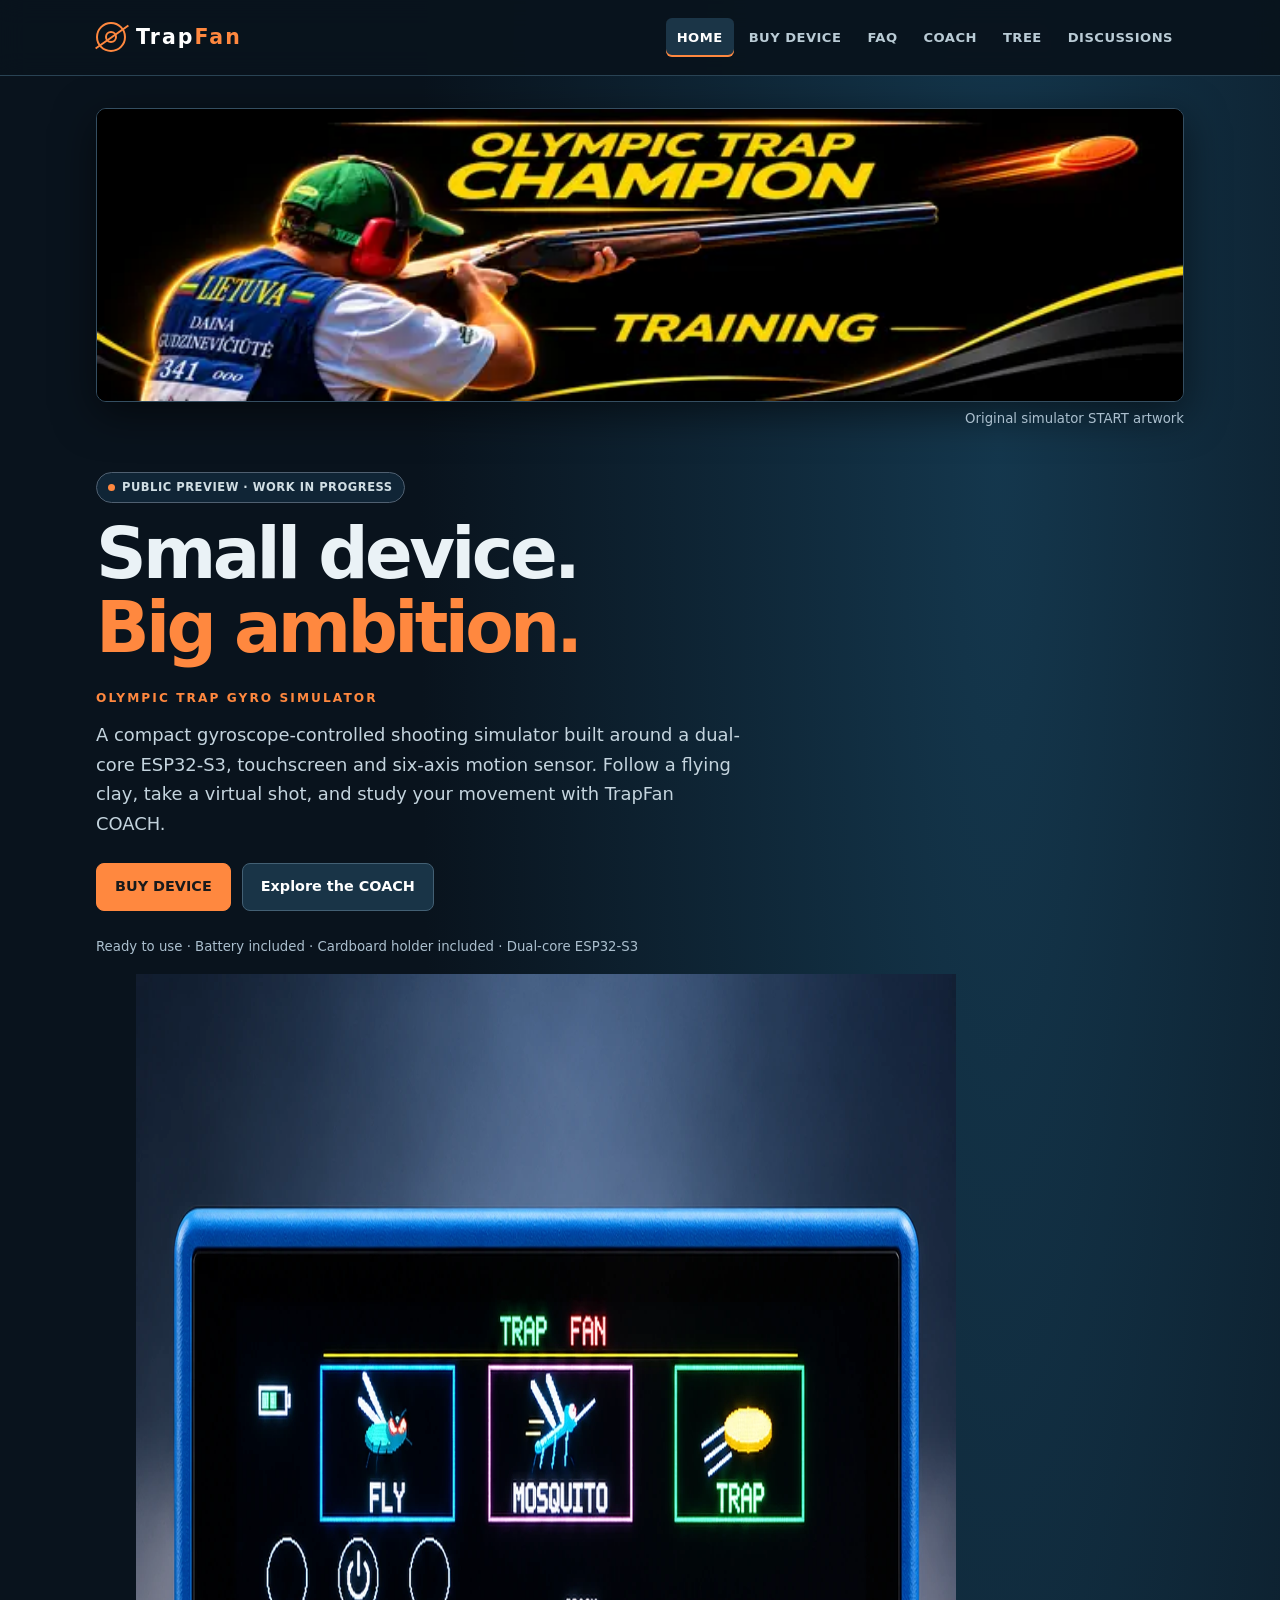
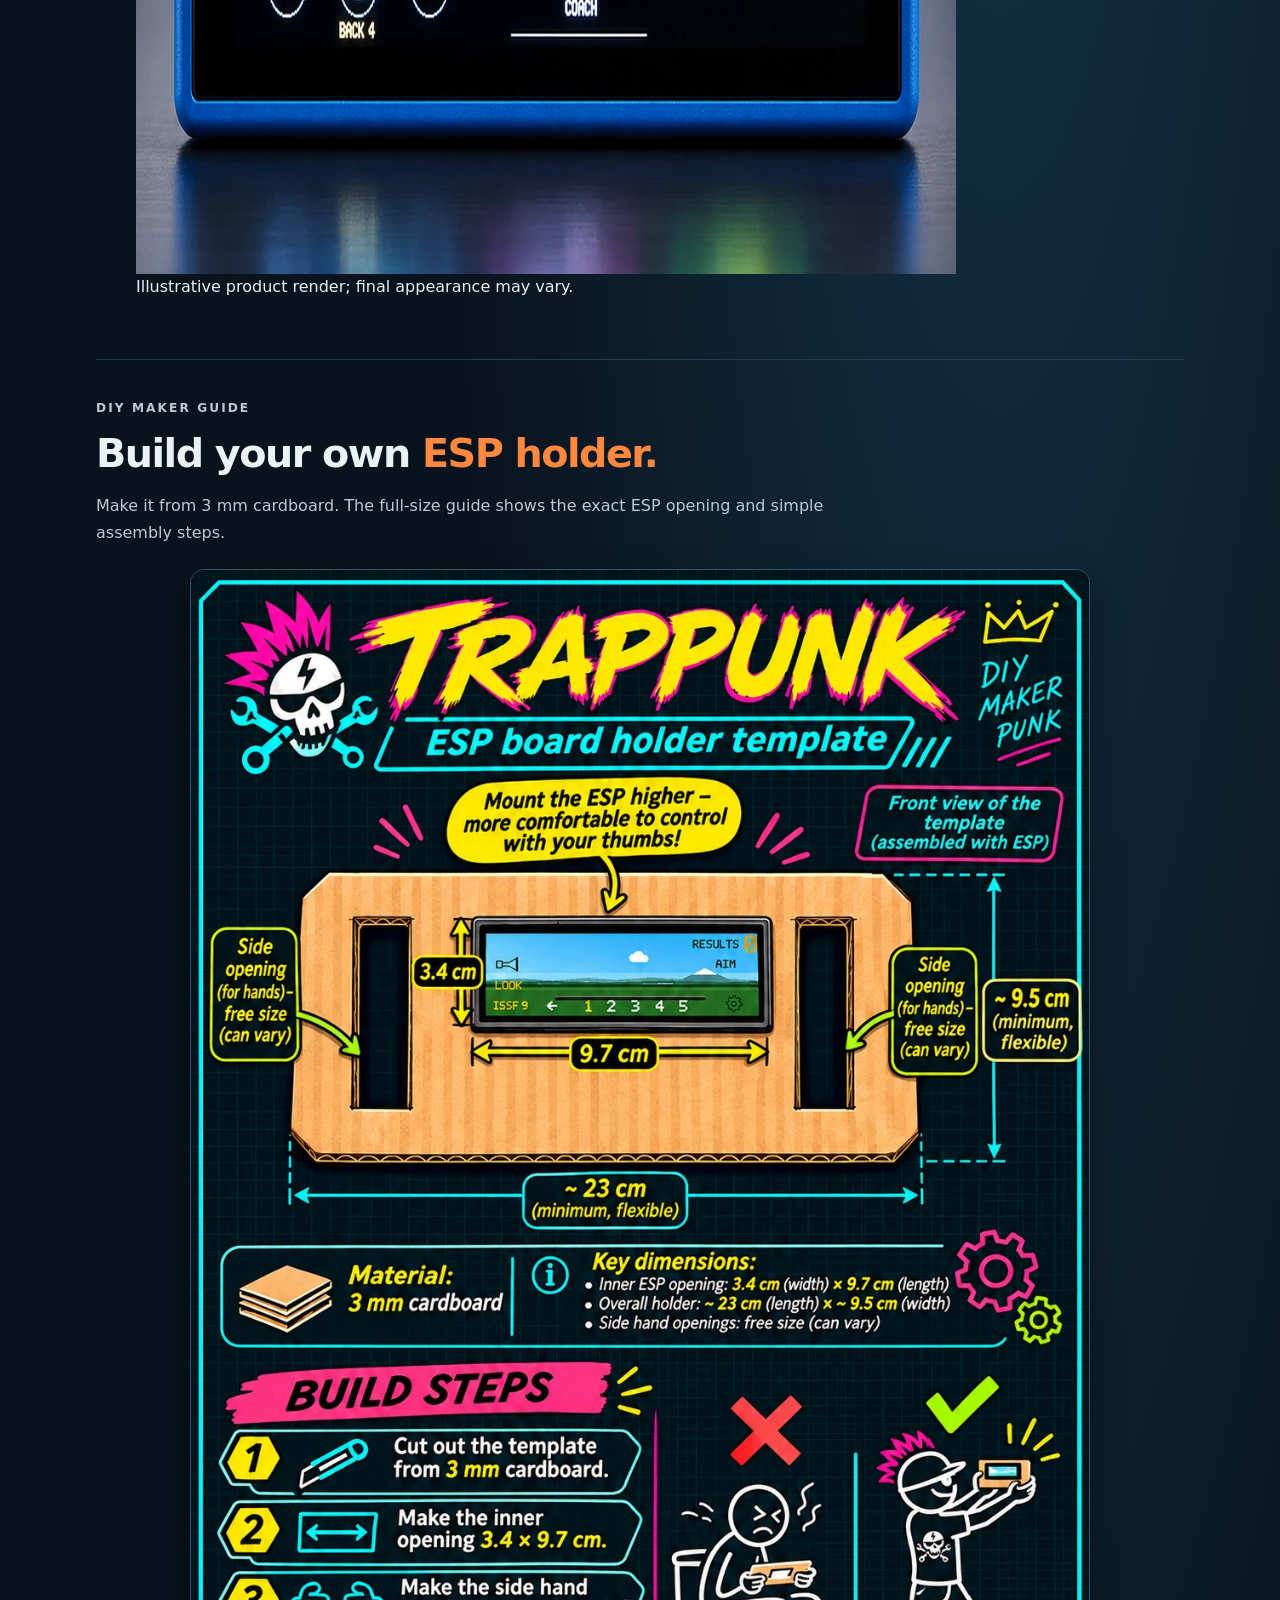
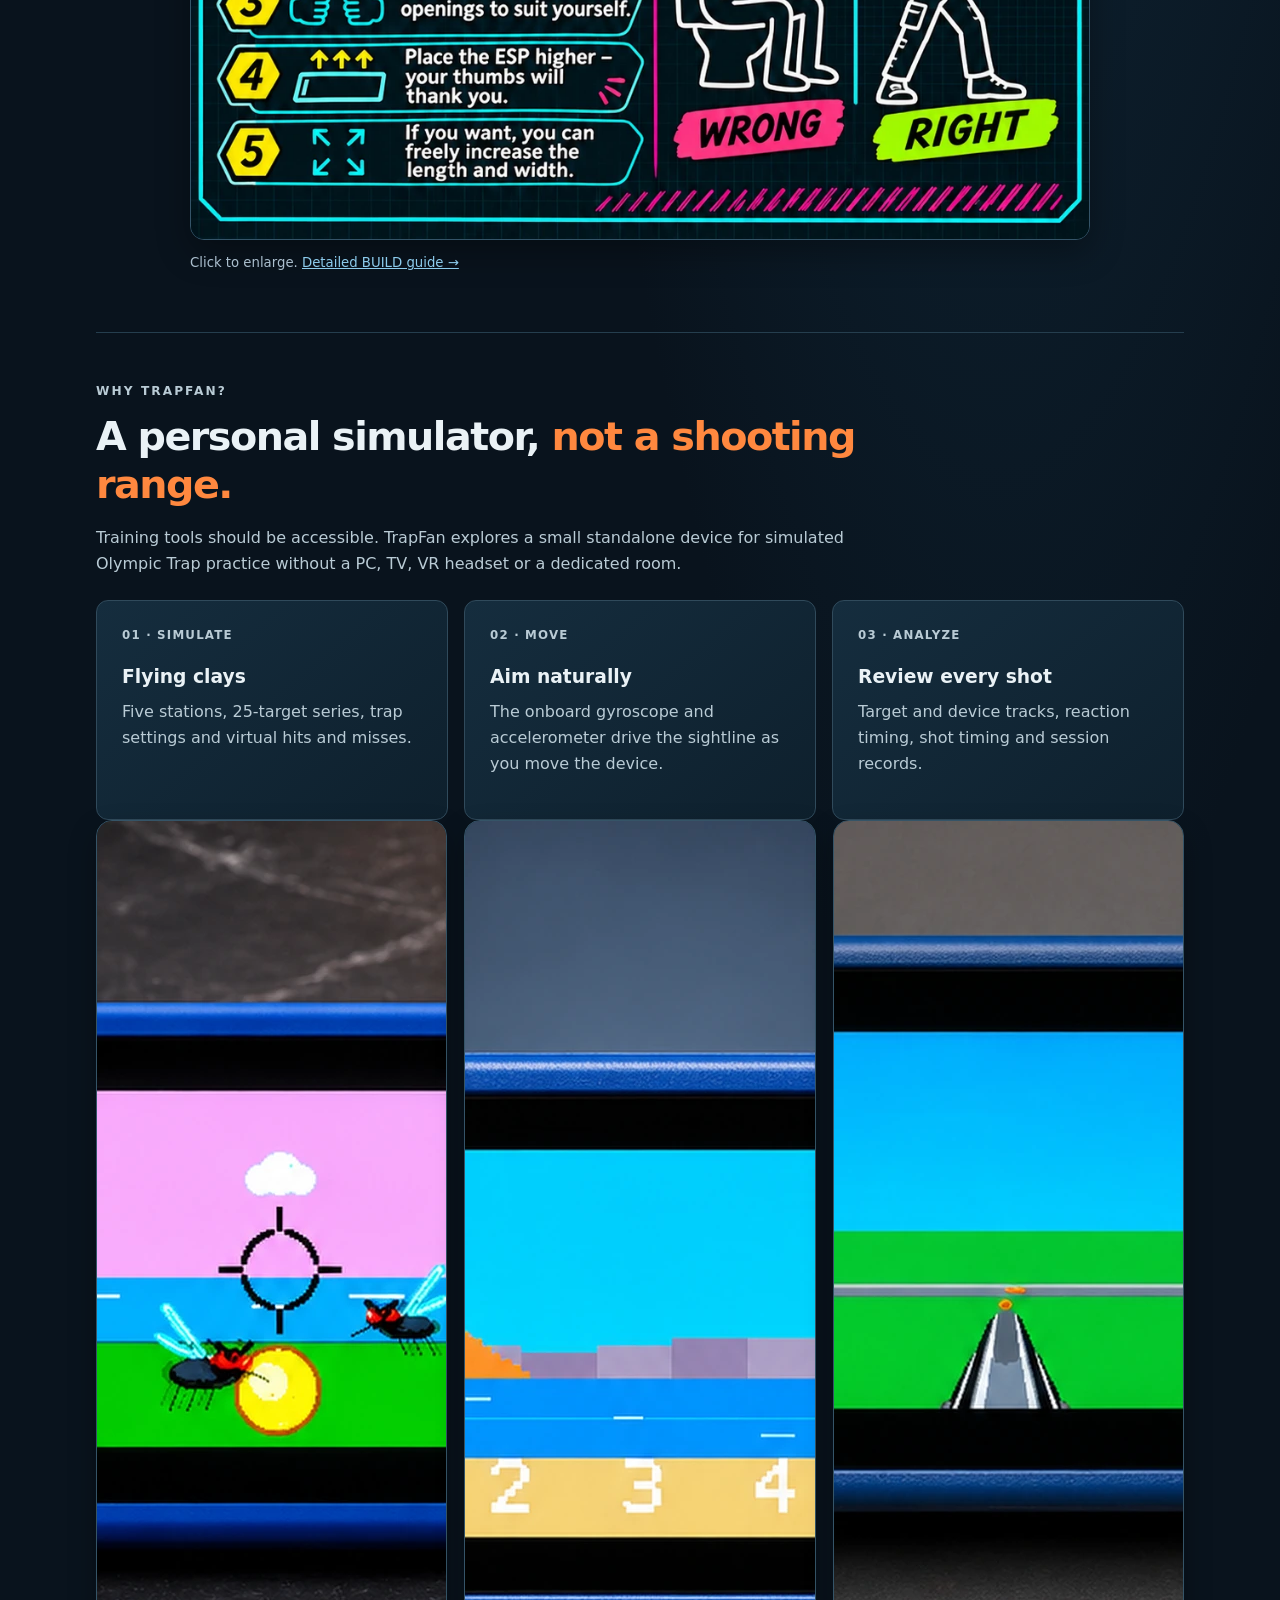
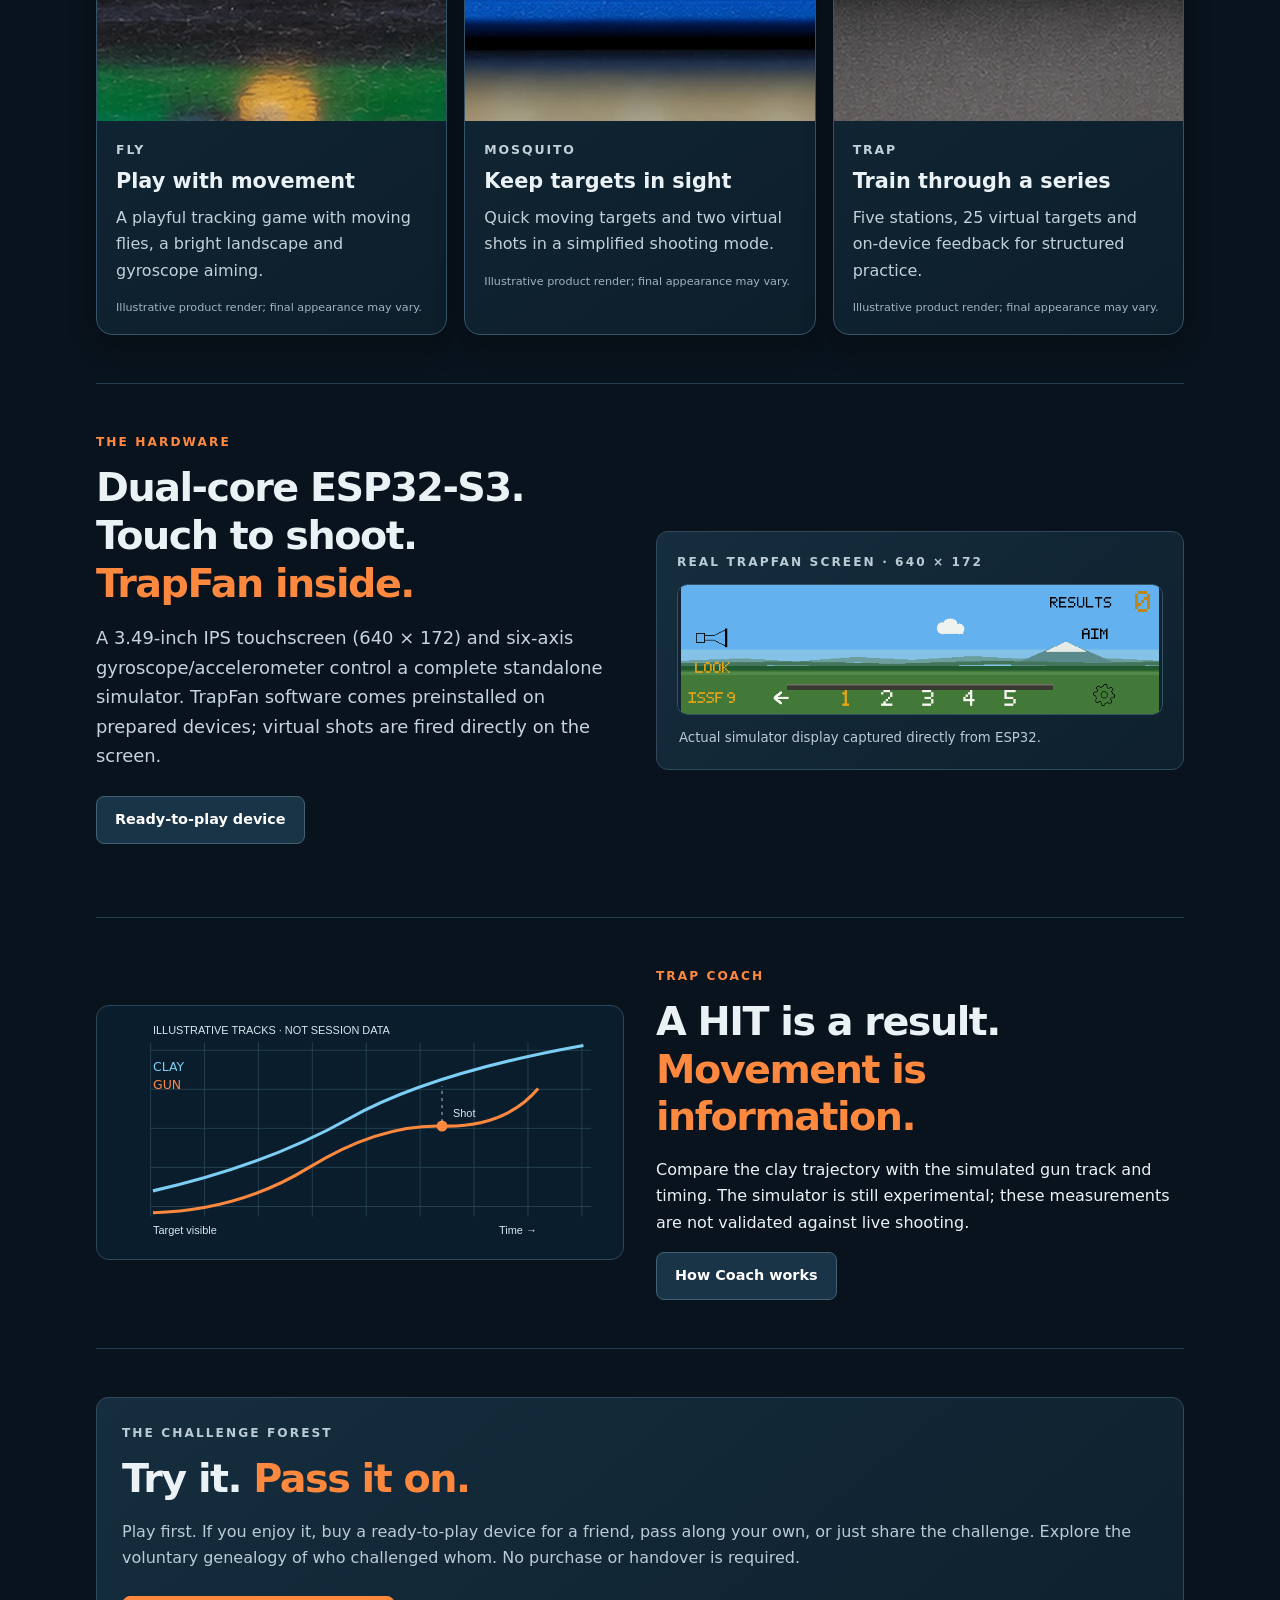
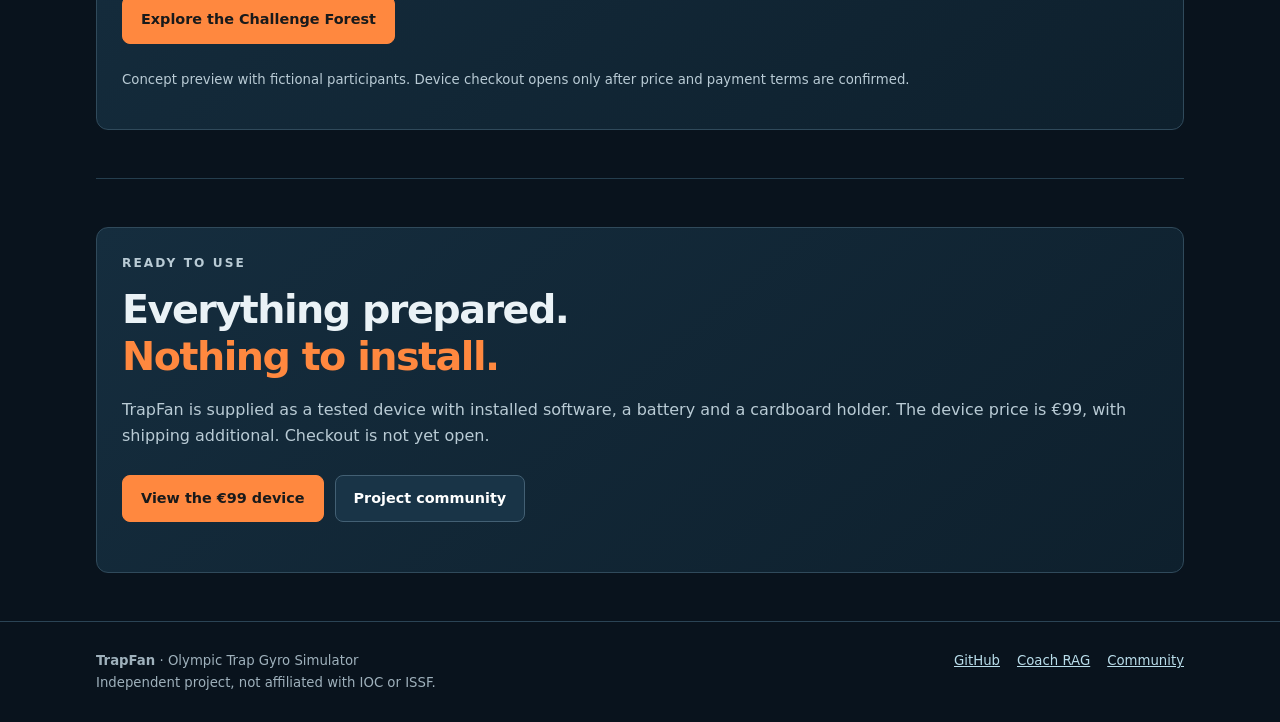
==== commit d5dacaf0: "Restore original simple TrapFan HOME layout, add 4 modest unobscured landscape product photos" ====
--- a/index.html
+++ b/index.html
@@ -1,39 +1,13 @@
-<!doctype html>
-<html lang="en">
-<head>
-<meta charset="utf-8">
-<meta name="viewport" content="width=device-width, initial-scale=1">
-<meta name="theme-color" content="#09131d">
-<meta name="description" content="TrapFan is a ready-to-use gyroscope-controlled simulator for virtual Olympic Trap practice.">
-<title>TrapFan · Olympic Trap gyro simulator</title>
-<link rel="stylesheet" href="assets/site.css">
-<link rel="icon" href="assets/favicon.svg" type="image/svg+xml">
-<!-- Cloudflare Web Analytics --><script type="module" src="https://static.cloudflareinsights.com/beacon.min.js" data-cf-beacon='{"token":"2ef8f8ff555344c89521be967594c3df"}'></script><!-- End Cloudflare Web Analytics -->
-<script defer src="/_vercel/insights/script.js"></script>
-</head>
-<body>
-<header><div class="wrap top"><a class="brand" href="index.html"><span class="brand-icon"></span><span>Trap<strong>Fan</strong></span></a><nav aria-label="Main menu"><a href="index.html" aria-current="page">HOME</a><a href="order.html">BUY DEVICE</a><a href="faq.html">FAQ</a><a href="coach.html">COACH</a><a href="challenge.html">TREE</a><a href="community.html">DISCUSSIONS</a></nav></div></header>
-<main class="wrap">
-<section class="photo-hero" aria-labelledby="home-title">
-  <img src="assets/photos/home/home-hero-blue.webp" width="1600" height="900" alt="Illustrative blue TrapFan training-device render on a dark background" fetchpriority="high">
-  <div class="photo-hero__content"><p class="photo-hero__eyebrow">READY-TO-USE GYRO SIMULATOR</p><h1 id="home-title">Follow the clay.<br><em>Study your movement.</em></h1><p>A compact, standalone simulator for virtual Olympic Trap practice. Move naturally with the device, follow a flying clay and review the session afterwards.</p><div class="btns"><a class="btn primary" href="order.html">BUY DEVICE – €99</a><a class="btn" href="coach.html">Explore COACH</a></div><p class="small">Battery and cardboard holder included · Preinstalled software · No firmware installation required</p></div>
-  <p class="render-note">Illustrative product render; final appearance may vary.</p>
-</section>
-
-<section class="section" aria-labelledby="modes-title"><div class="section-head"><p class="eyebrow">FOUR WAYS TO PRACTISE</p><h2 id="modes-title">Play, follow, <em>then understand.</em></h2><p>TrapFan combines simple motion-controlled practice with on-device review. It is a simulator, not a replacement for live coaching or range practice.</p></div>
-  <div class="showcase-grid">
-    <article class="showcase-card"><img src="assets/photos/fly/fly-gameplay.webp" width="1600" height="900" alt="Illustrative FLY mode display with colourful flying insect targets" loading="lazy"><div class="showcase-card__body"><p class="showcase-card__tag">FLY</p><h3>Catch playful targets</h3><p>A light, game-like way to get used to gyro aiming and following quick movement.</p><p class="render-caption">Illustrative product render; final appearance may vary.</p></div></article>
-    <article class="showcase-card"><img src="assets/photos/mosquito/mosquito-overview.webp" width="1600" height="900" alt="Illustrative MOSQUITO mode display with moving targets" loading="lazy"><div class="showcase-card__body"><p class="showcase-card__tag">MOSQUITO</p><h3>Track fast movement</h3><p>Short, quick-moving targets for practising smooth visual tracking and touch timing.</p><p class="render-caption">Illustrative product render; final appearance may vary.</p></div></article>
-    <article class="showcase-card"><img src="assets/photos/trap/trap-gameplay.webp" width="1600" height="900" alt="Illustrative TRAP mode display with a flying clay target" loading="lazy"><div class="showcase-card__body"><p class="showcase-card__tag">TRAP</p><h3>Work through a series</h3><p>Virtual 25-target practice from five stations, with motion-controlled aiming and touch shots.</p><p class="render-caption">Illustrative product render; final appearance may vary.</p></div></article>
-  </div>
-</section>
-
-<section class="section media-split" aria-labelledby="coach-title"><div class="coach-panel"><p class="eyebrow">TRAP COACH</p><h2 id="coach-title">A score is a result.<br><em>Movement is information.</em></h2><p>COACH helps you review movement onset, estimated speed, target and device traces, first-shot timing and virtual results. The measurements are simulator data, not certified live-shooting performance.</p><a class="btn" href="coach.html">See what COACH records</a></div><div class="coach-metrics" aria-label="Coach features"><div><strong>01</strong><span>Trajectory and movement traces</span></div><div><strong>02</strong><span>Reaction and first-shot timing</span></div><div><strong>03</strong><span>25-target session results</span></div></div></section>
-
-<section class="section feature"><div><p class="eyebrow">READY FOR THE FIRST SESSION</p><h2>A prepared device.<br><em>Nothing extra to install.</em></h2><p>Each €99 device is tested and supplied with preinstalled software, a battery and a cardboard holder. A microSD card is not included; it is only needed for optional COACH export.</p><div class="btns"><a class="btn primary" href="order.html">BUY DEVICE – €99</a><a class="btn" href="faq.html">Read the FAQ</a></div></div><div class="card purchase-card"><p class="number">WHAT IS INCLUDED</p><ul class="check-list"><li>Tested TrapFan device</li><li>Preinstalled software</li><li>Battery</li><li>Cardboard holder</li></ul><p class="small">Shipping is additional. Checkout is not open yet.</p></div></section>
-
-<section class="section forest-callout"><div><p class="eyebrow">THE CHALLENGE FOREST</p><h2>Try it. <em>Pass it on.</em></h2><p>Explore the voluntary, illustrative challenge forest: buy one for a friend, hand over your own device or simply share the idea. No personal addresses are ever public in the tree.</p></div><a class="btn" href="challenge.html">Explore TREE</a></section>
-</main>
-<footer class="footer"><div class="wrap foot"><div><strong>TrapFan</strong> · Olympic Trap gyro simulator<br>Independent project, not affiliated with IOC or ISSF.</div><div class="links"><a href="https://github.com/lit-u/trappunk">GitHub</a><a href="https://github.com/lit-u/trappunk/discussions">Discussions</a></div></div></footer>
-</body>
-</html>
+<!doctype html><html lang="en"><head><meta charset="utf-8"><meta name="viewport" content="width=device-width,initial-scale=1"><meta name="theme-color" content="#09131d"><meta name="description" content="TrapFan is a low-cost, gyroscope-controlled Olympic Trap practice device based on the ESP32-S3."><title>Olympic Trap Gyro Simulator · TrapFan</title><link rel="stylesheet" href="assets/site.css"><link rel="icon" href="assets/favicon.svg" type="image/svg+xml"><!-- Cloudflare Web Analytics --><script type='module' src='https://static.cloudflareinsights.com/beacon.min.js' data-cf-beacon='{"token": "2ef8f8ff555344c89521be967594c3df"}'></script><!-- End Cloudflare Web Analytics --><script defer src="/_vercel/insights/script.js"></script>
+</head><body><header><div class="wrap top"><a class="brand" href="index.html"><span class="brand-icon"></span><span>Trap<strong>Fan</strong></span></a><nav aria-label="Main menu"><a href="index.html" aria-current="page">HOME</a><a href="order.html">BUY DEVICE</a><a href="faq.html">FAQ</a><a href="coach.html">COACH</a><a href="challenge.html">TREE</a><a href="community.html">DISCUSSIONS</a></nav></div></header><main class="wrap">
+<section class="home-banner"><img src="assets/start-banner.webp" width="640" height="172" alt="Original Olympic Trap Champion START screen with an Olympic trap shooter, flying orange clay and training text"><p class="small">Original simulator START artwork</p></section>
+<section class="hero hero-compact"><div><span class="pill">PUBLIC PREVIEW · WORK IN PROGRESS</span><h1>Small device.<br><em>Big ambition.</em></h1><p class="eyebrow">OLYMPIC TRAP GYRO SIMULATOR</p><p class="lead">A compact gyroscope-controlled shooting simulator built around a dual-core ESP32-S3, touchscreen and six-axis motion sensor. Follow a flying clay, take a virtual shot, and study your movement with TrapFan COACH.</p><div class="btns"><a href="order.html" class="btn primary">BUY DEVICE</a><a href="coach.html" class="btn">Explore the COACH</a></div><p class="small">Ready to use · Battery included · Cardboard holder included · Dual-core ESP32-S3</p></div><figure class="hero-compact__product"><img src="assets/photos/home/home-hero-blue.webp" width="1600" height="900" alt="Illustrative TrapFan device showing its FLY, MOSQUITO and TRAP modes" loading="eager"><figcaption>Illustrative product render; final appearance may vary.</figcaption></figure></section>
+<section class="section holder-section" aria-labelledby="holder-title"><div class="section-head"><p class="eyebrow">DIY MAKER GUIDE</p><h2 id="holder-title">Build your own <em>ESP holder.</em></h2><p>Make it from 3 mm cardboard. The full-size guide shows the exact ESP opening and simple assembly steps.</p></div><div class="holder-feature"><a href="assets/holder-guide.webp?v=20261112" target="_blank" rel="noopener" aria-label="Open board holder guide in full resolution"><img src="assets/holder-guide.webp?v=20261112" alt="English DIY holder template and instructions for a 3 mm cardboard ESP board holder with 3.4 x 9.7 cm opening" width="1055" height="1491" loading="lazy"></a></div><p class="small holder-link">Click to enlarge. <a href="build.html#cardboard-holder">Detailed BUILD guide →</a></p></section>
+<section class="section"><div class="section-head"><p class="eyebrow">WHY TrapFan?</p><h2>A personal simulator, <em>not a shooting range.</em></h2><p>Training tools should be accessible. TrapFan explores a small standalone device for simulated Olympic Trap practice without a PC, TV, VR headset or a dedicated room.</p></div><div class="cards"><div class="card"><p class="number">01 · SIMULATE</p><h3>Flying clays</h3><p>Five stations, 25-target series, trap settings and virtual hits and misses.</p></div><div class="card"><p class="number">02 · MOVE</p><h3>Aim naturally</h3><p>The onboard gyroscope and accelerometer drive the sightline as you move the device.</p></div><div class="card"><p class="number">03 · ANALYZE</p><h3>Review every shot</h3><p>Target and device tracks, reaction timing, shot timing and session records.</p></div></div><div class="showcase-grid modes-gallery" aria-label="Explore the three TrapFan modes">
+<article class="showcase-card"><img src="assets/photos/fly/fly-gameplay.webp" width="1600" height="900" alt="Illustrative TrapFan FLY game with colourful insects and touchscreen FIRE control" loading="lazy"><div class="showcase-card__body"><p class="showcase-card__tag">FLY</p><h3>Play with movement</h3><p>A playful tracking game with moving flies, a bright landscape and gyroscope aiming.</p><p class="render-caption">Illustrative product render; final appearance may vary.</p></div></article>
+<article class="showcase-card"><img src="assets/photos/mosquito/mosquito-overview.webp" width="1600" height="900" alt="Illustrative MOSQUITO overview with a pyramid, seaside and five stations" loading="lazy"><div class="showcase-card__body"><p class="showcase-card__tag">MOSQUITO</p><h3>Keep targets in sight</h3><p>Quick moving targets and two virtual shots in a simplified shooting mode.</p><p class="render-caption">Illustrative product render; final appearance may vary.</p></div></article>
+<article class="showcase-card"><img src="assets/photos/trap/trap-gameplay.webp" width="1600" height="900" alt="Illustrative TRAP touchscreen aiming view with virtual barrels and FIRE control" loading="lazy"><div class="showcase-card__body"><p class="showcase-card__tag">TRAP</p><h3>Train through a series</h3><p>Five stations, 25 virtual targets and on-device feedback for structured practice.</p><p class="render-caption">Illustrative product render; final appearance may vary.</p></div></article>
+</div></section>
+<section class="section feature"><div><p class="eyebrow">THE HARDWARE</p><h2>Dual-core ESP32-S3.<br>Touch to shoot.<br><em>TrapFan inside.</em></h2><p class="lead">A 3.49-inch IPS touchscreen (640 × 172) and six-axis gyroscope/accelerometer control a complete standalone simulator. TrapFan software comes preinstalled on prepared devices; virtual shots are fired directly on the screen.</p><div class="btns"><a class="btn" href="order.html">Ready-to-play device</a></div></div><div class="card screen-card"><p class="eyebrow">REAL TrapFan SCREEN · 640 × 172</p><a class="screen-shot-link" href="assets/trappunk-screen-trap.png" target="_blank" rel="noopener" aria-label="Open full-size simulator screenshot"><img class="screen-shot" src="assets/trappunk-screen-trap.png" width="640" height="172" alt="Real TrapFan simulator screen with blue sky, green field, ISSF setting, AIM, LOOK and five shooting stations" loading="lazy" decoding="async"></a><p class="small">Actual simulator display captured directly from ESP32.</p></div></section>
+<section class="section feature"><div><div class="graph"><svg xmlns="http://www.w3.org/2000/svg" viewBox="0 0 640 290" role="img" aria-label="Illustrative chart of clay and gun motion trajectories"><rect width="640" height="290" fill="#091d2c"/><path d="M52 30V253" stroke="#294859"/><path d="M121 30V253" stroke="#294859"/><path d="M190 30V253" stroke="#294859"/><path d="M259 30V253" stroke="#294859"/><path d="M328 30V253" stroke="#294859"/><path d="M397 30V253" stroke="#294859"/><path d="M466 30V253" stroke="#294859"/><path d="M535 30V253" stroke="#294859"/><path d="M604 30V253" stroke="#294859"/><path d="M52 40H616" stroke="#294859"/><path d="M52 90H616" stroke="#294859"/><path d="M52 140H616" stroke="#294859"/><path d="M52 190H616" stroke="#294859"/><path d="M52 240H616" stroke="#294859"/><path d="M55 220Q200 187 305 128T606 34" fill="none" stroke="#7ccef4" stroke-width="4"/><path d="M55 248Q166 245 255 190T425 137T548 89" fill="none" stroke="#ff883f" stroke-width="4"/><circle cx="425" cy="137" r="7" fill="#ff883f"/><path d="M425 132V86" stroke="#ddebf0" stroke-dasharray="4 5"/><g fill="#d7e7f0" font-size="14" font-family="Arial,sans-serif"><text x="55" y="19">ILLUSTRATIVE TRACKS · NOT SESSION DATA</text><text x="55" y="275">Target visible</text><text x="498" y="275">Time →</text><text x="439" y="125">Shot</text></g><text x="55" y="66" fill="#7ccef4" font-size="16">CLAY</text><text x="55" y="89" fill="#ff883f" font-size="16">GUN</text></svg></div></div><div><p class="eyebrow">TRAP COACH</p><h2>A HIT is a result.<br><em>Movement is information.</em></h2><p>Compare the clay trajectory with the simulated gun track and timing. The simulator is still experimental; these measurements are not validated against live shooting.</p><a class="btn" href="coach.html">How Coach works</a></div></section>
+<section class="section"><div class="card"><p class="eyebrow">THE CHALLENGE FOREST</p><h2>Try it. <em>Pass it on.</em></h2><p>Play first. If you enjoy it, buy a ready-to-play device for a friend, pass along your own, or just share the challenge. Explore the voluntary genealogy of who challenged whom. No purchase or handover is required.</p><div class="btns"><a class="btn primary" href="challenge.html">Explore the Challenge Forest</a></div><p class="small">Concept preview with fictional participants. Device checkout opens only after price and payment terms are confirmed.</p></div></section><section class="section"><div class="card"><p class="eyebrow">READY TO USE</p><h2>Everything prepared.<br><em>Nothing to install.</em></h2><p>TrapFan is supplied as a tested device with installed software, a battery and a cardboard holder. The device price is €99, with shipping additional. Checkout is not yet open.</p><div class="btns"><a class="btn primary" href="order.html">View the €99 device</a><a class="btn" href="community.html">Project community</a></div></div></section></main><footer class="footer"><div class="wrap foot"><div><strong>TrapFan</strong> · Olympic Trap Gyro Simulator<br>Independent project, not affiliated with IOC or ISSF.</div><div class="links"><a href="https://github.com/lit-u/trappunk">GitHub</a><a href="https://github.com/lit-u/olympic-trap-coach-rag">Coach RAG</a><a href="community.html">Community</a></div></div></footer></body></html>
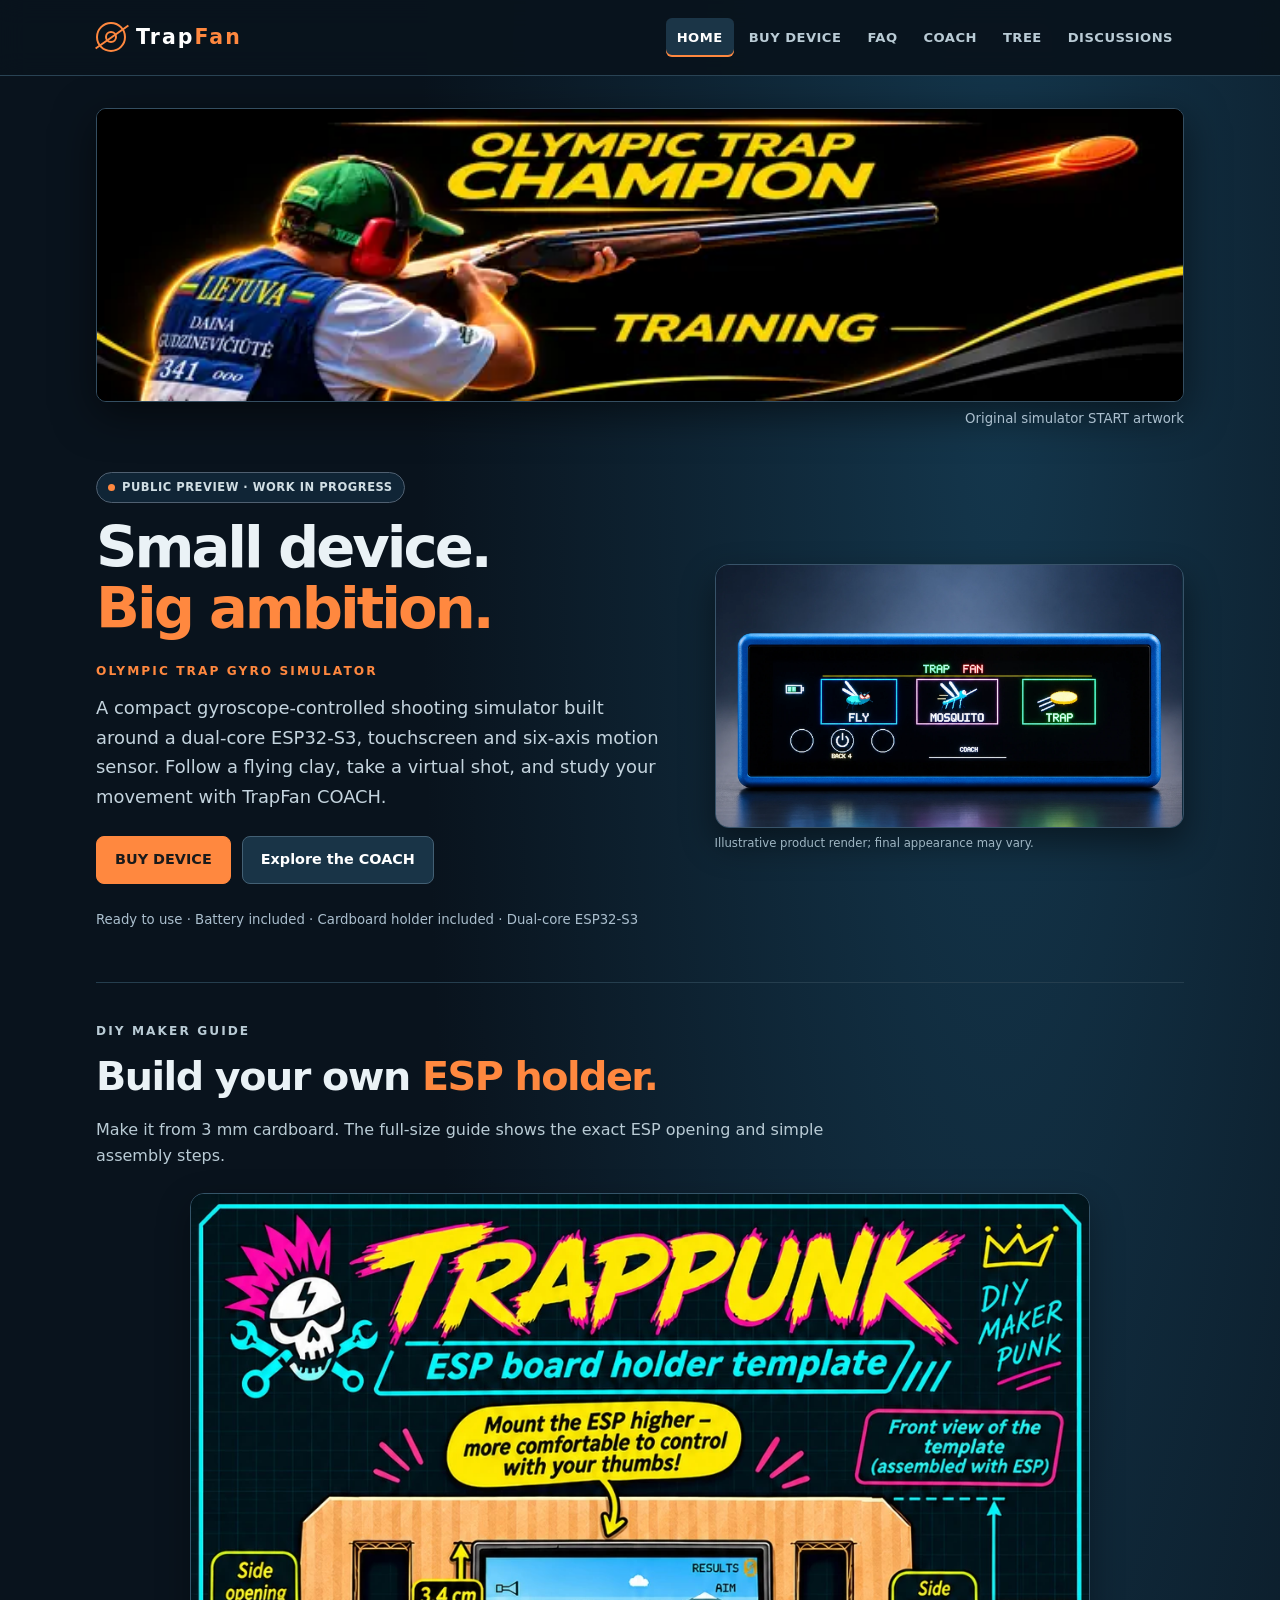
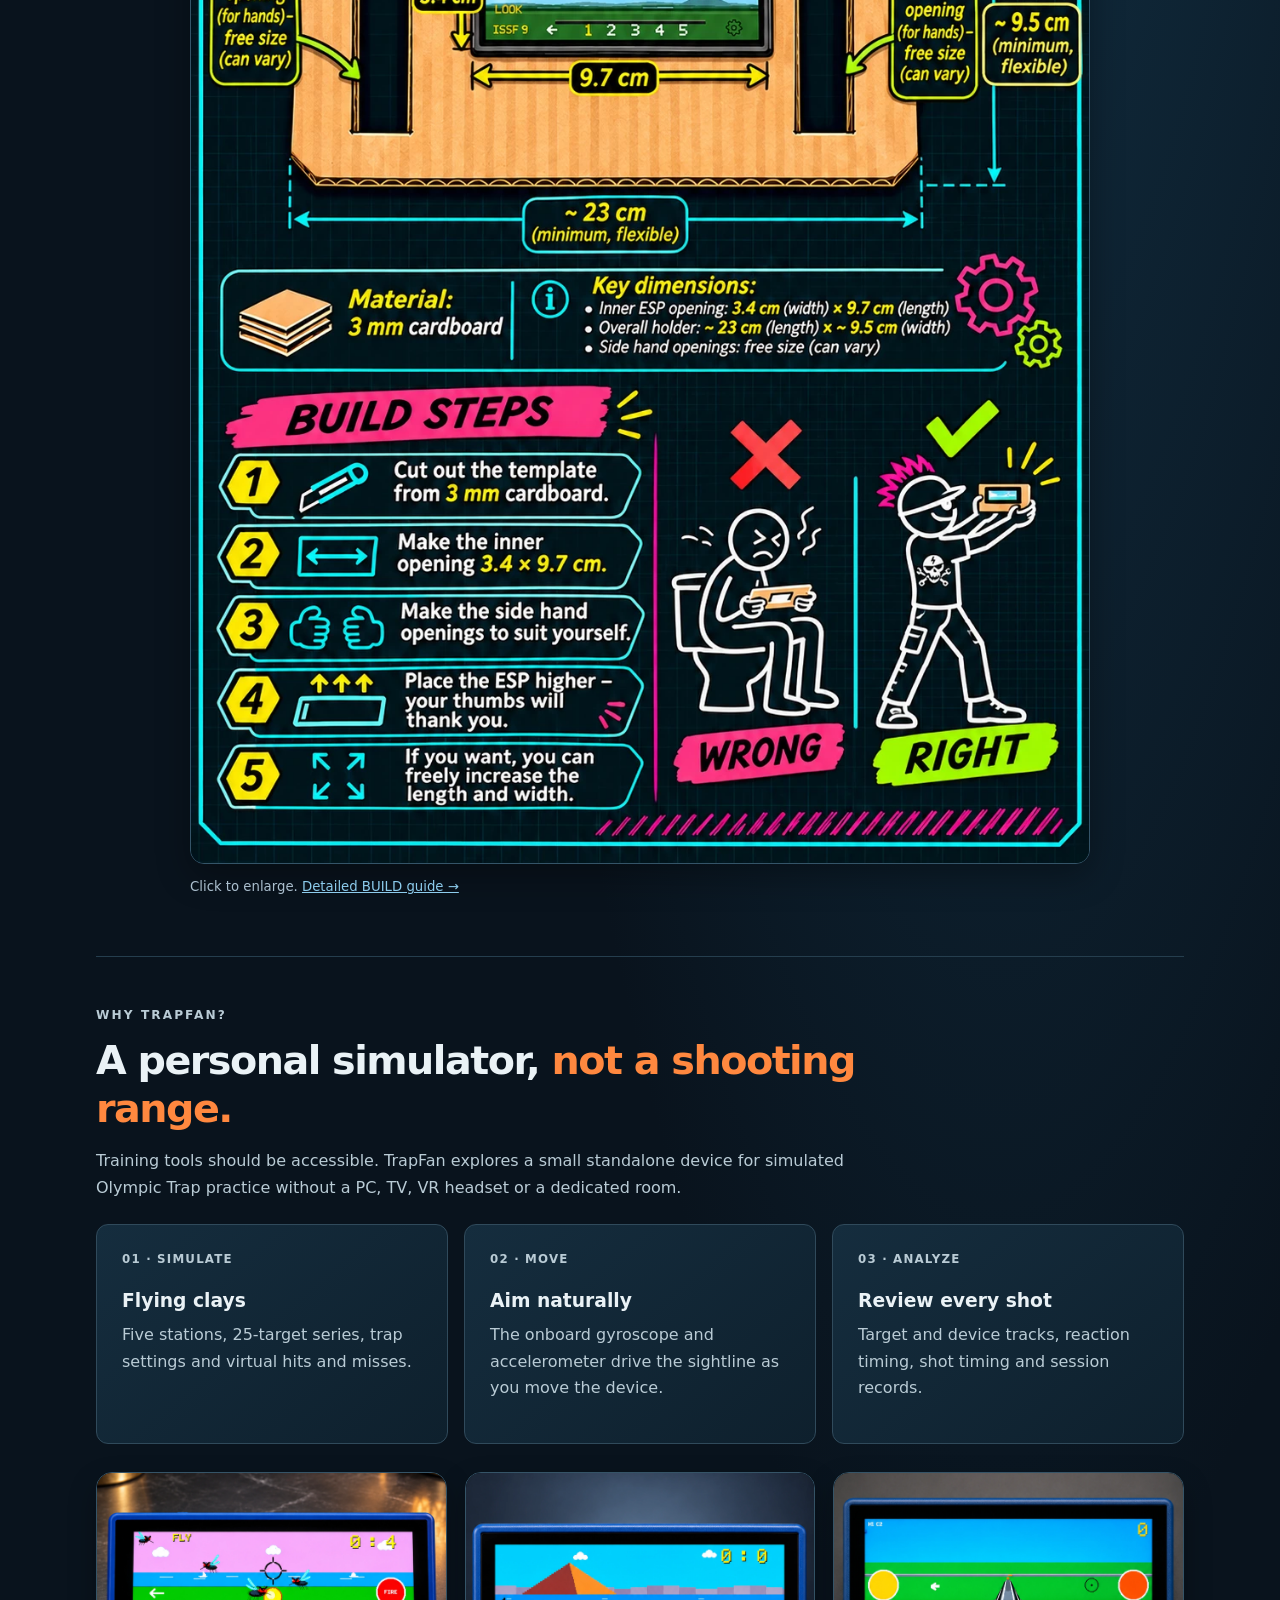
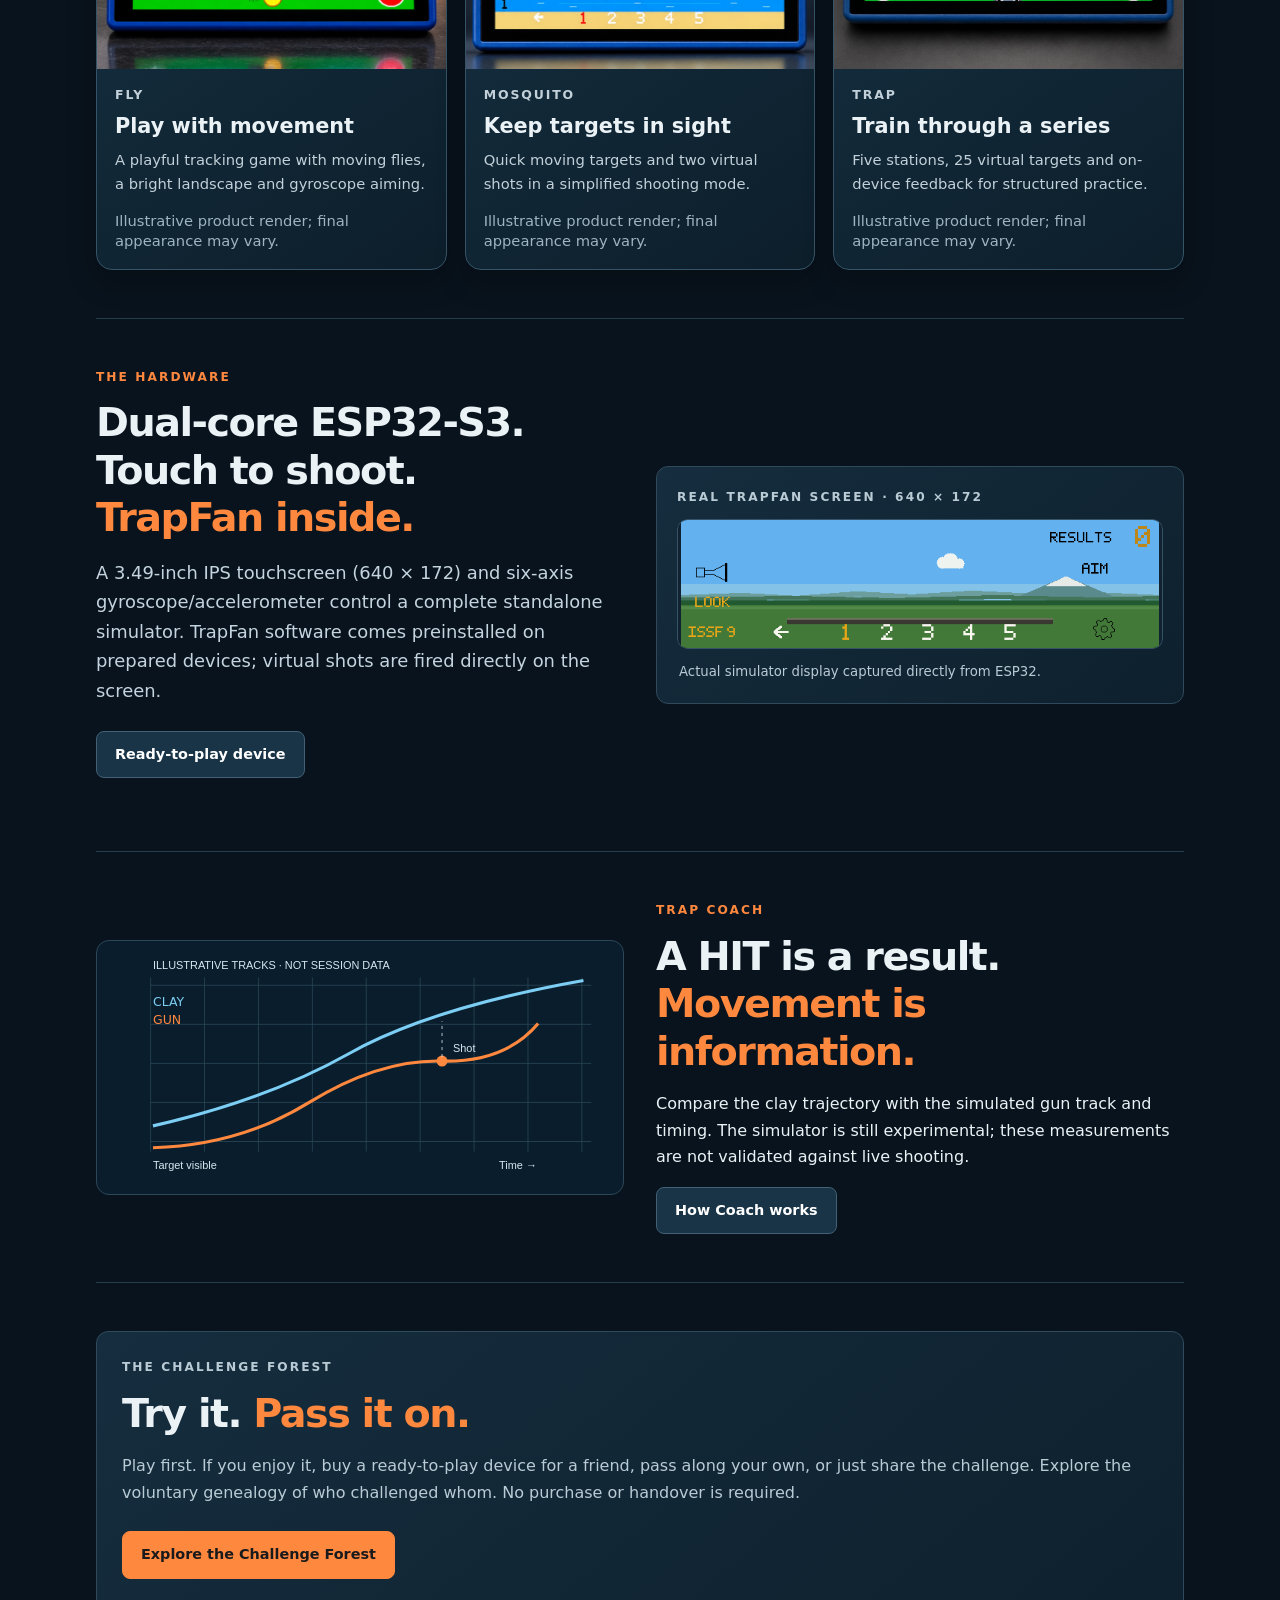
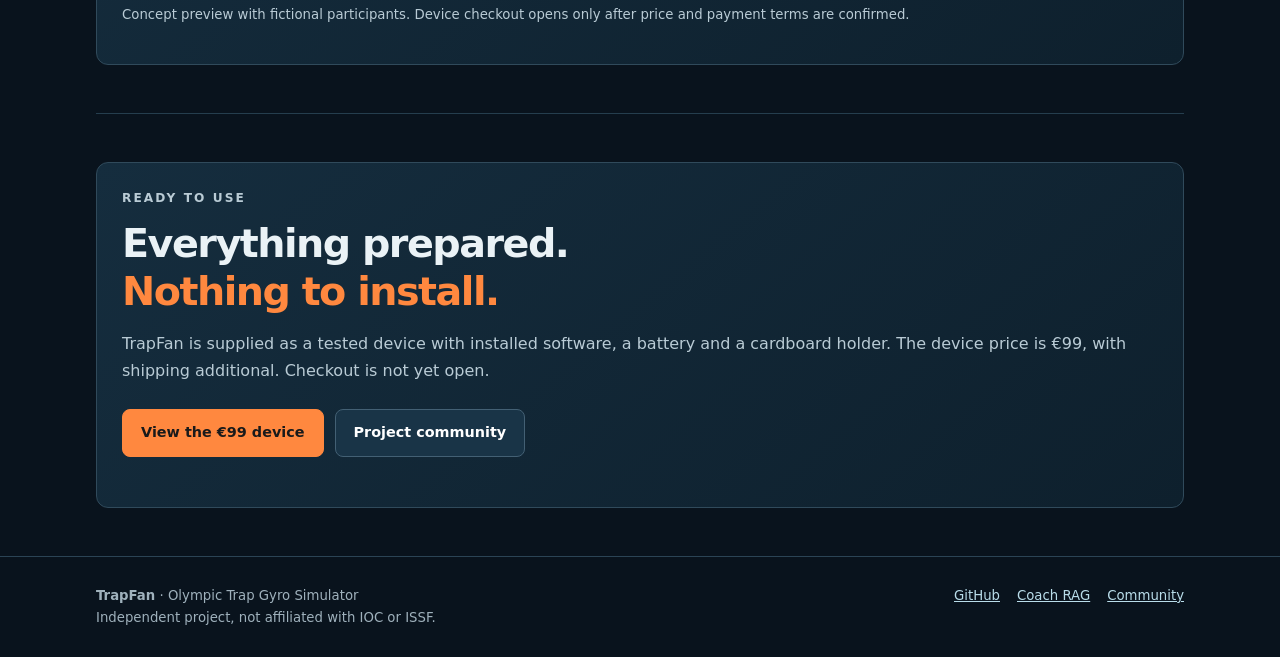
==== commit 93477975: "Use favicon.ico across all public TrapFan website pages" ====
--- a/index.html
+++ b/index.html
@@ -1,4 +1,4 @@
-<!doctype html><html lang="en"><head><meta charset="utf-8"><meta name="viewport" content="width=device-width,initial-scale=1"><meta name="theme-color" content="#09131d"><meta name="description" content="TrapFan is a low-cost, gyroscope-controlled Olympic Trap practice device based on the ESP32-S3."><title>Olympic Trap Gyro Simulator · TrapFan</title><link rel="stylesheet" href="assets/site.css"><link rel="icon" href="assets/favicon.svg" type="image/svg+xml"><!-- Cloudflare Web Analytics --><script type='module' src='https://static.cloudflareinsights.com/beacon.min.js' data-cf-beacon='{"token": "2ef8f8ff555344c89521be967594c3df"}'></script><!-- End Cloudflare Web Analytics --><script defer src="/_vercel/insights/script.js"></script>
+<!doctype html><html lang="en"><head><meta charset="utf-8"><meta name="viewport" content="width=device-width,initial-scale=1"><meta name="theme-color" content="#09131d"><meta name="description" content="TrapFan is a low-cost, gyroscope-controlled Olympic Trap practice device based on the ESP32-S3."><title>Olympic Trap Gyro Simulator · TrapFan</title><link rel="stylesheet" href="assets/site.css"><link rel="icon" href="favicon.ico" type="image/x-icon" sizes="any"><!-- Cloudflare Web Analytics --><script type='module' src='https://static.cloudflareinsights.com/beacon.min.js' data-cf-beacon='{"token": "2ef8f8ff555344c89521be967594c3df"}'></script><!-- End Cloudflare Web Analytics --><script defer src="/_vercel/insights/script.js"></script>
 </head><body><header><div class="wrap top"><a class="brand" href="index.html"><span class="brand-icon"></span><span>Trap<strong>Fan</strong></span></a><nav aria-label="Main menu"><a href="index.html" aria-current="page">HOME</a><a href="order.html">BUY DEVICE</a><a href="faq.html">FAQ</a><a href="coach.html">COACH</a><a href="challenge.html">TREE</a><a href="community.html">DISCUSSIONS</a></nav></div></header><main class="wrap">
 <section class="home-banner"><img src="assets/start-banner.webp" width="640" height="172" alt="Original Olympic Trap Champion START screen with an Olympic trap shooter, flying orange clay and training text"><p class="small">Original simulator START artwork</p></section>
 <section class="hero hero-compact"><div><span class="pill">PUBLIC PREVIEW · WORK IN PROGRESS</span><h1>Small device.<br><em>Big ambition.</em></h1><p class="eyebrow">OLYMPIC TRAP GYRO SIMULATOR</p><p class="lead">A compact gyroscope-controlled shooting simulator built around a dual-core ESP32-S3, touchscreen and six-axis motion sensor. Follow a flying clay, take a virtual shot, and study your movement with TrapFan COACH.</p><div class="btns"><a href="order.html" class="btn primary">BUY DEVICE</a><a href="coach.html" class="btn">Explore the COACH</a></div><p class="small">Ready to use · Battery included · Cardboard holder included · Dual-core ESP32-S3</p></div><figure class="hero-compact__product"><img src="assets/photos/home/home-hero-blue.webp" width="1600" height="900" alt="Illustrative TrapFan device showing its FLY, MOSQUITO and TRAP modes" loading="eager"><figcaption>Illustrative product render; final appearance may vary.</figcaption></figure></section>
--- a/assets/site.css
+++ b/assets/site.css
@@ -84,3 +84,87 @@
 @media(max-width:900px){.showcase-grid{grid-template-columns:1fr}.photo-hero:after{background:linear-gradient(180deg,#071018e8 0%,#071018b8 55%,#07101842 100%)}.forest-callout{display:block}.forest-callout .btn{margin-top:8px}}
 .discussion-intro{max-width:840px}.discussion-board{display:grid;grid-template-columns:repeat(3,1fr);gap:1px;padding:0;border:1px solid #355467;border-radius:16px;overflow:hidden;background:#355467}.discussion-board article{padding:29px 25px;background:linear-gradient(145deg,#153041,#0d1e2b)}.discussion-board span{display:block;color:var(--orange);font-size:.76rem;font-weight:900;letter-spacing:.14em}.discussion-board h2{font-size:1.45rem;margin:14px 0 10px}.discussion-board p{margin:0;color:#bed0d8}@media(max-width:720px){.discussion-board{grid-template-columns:1fr}}
 .render-caption{margin:13px 0 0!important;color:#9eb4c0!important;font-size:.7rem;line-height:1.35}
+
+
+/* HOME: restore the original editorial layout. Pictures sit BESIDE the copy,
+   never behind the headings. Portrait-looking crop bug: override img height. */
+.hero.hero-compact{
+  display:grid;
+  max-width:none;
+  grid-template-columns:minmax(0,1.1fr) minmax(0,.9fr);
+  align-items:center;
+  gap:clamp(20px,3.5vw,46px);
+  padding:42px 0 38px;
+}
+.hero-compact h1{
+  font-size:clamp(2.65rem,4.5vw,4.45rem);
+}
+.hero-compact__product{
+  min-width:0;
+  margin:0;
+}
+.hero-compact__product img{
+  display:block;
+  width:100%;
+  height:auto;
+  aspect-ratio:16/9;
+  object-fit:contain;
+  border:1px solid #385369;
+  border-radius:14px;
+  box-shadow:0 15px 34px #0007;
+}
+.hero-compact__product figcaption{
+  margin-top:7px;
+  color:#9fb6c3;
+  font-size:.73rem;
+  line-height:1.45;
+}
+.modes-gallery{
+  margin-top:28px;
+  gap:18px;
+}
+.modes-gallery .showcase-card{
+  min-width:0;
+  height:auto;
+}
+.modes-gallery .showcase-card img{
+  display:block;
+  width:100%;
+  height:auto; /* not the 900px HTML intrinsic height */
+  max-height:none;
+  aspect-ratio:16/9;
+  object-fit:contain; /* keep the full blue device and screen visible */
+  background:#08131e;
+}
+.modes-gallery .showcase-card__body{
+  padding:16px 18px 18px;
+}
+.modes-gallery .showcase-card h3{
+  margin-bottom:7px;
+}
+.modes-gallery .showcase-card__body>p:not(.showcase-card__tag){
+  font-size:.92rem;
+}
+@media(max-width:850px){
+  .hero.hero-compact{
+    grid-template-columns:1fr;
+    gap:18px;
+    padding-top:24px;
+  }
+  .hero-compact__product{
+    max-width:760px;
+  }
+}
+@media(max-width:900px){
+  .modes-gallery{
+    grid-template-columns:repeat(2,minmax(0,1fr));
+  }
+}
+@media(max-width:640px){
+  .modes-gallery{
+    grid-template-columns:1fr;
+  }
+  .hero-compact__product img{
+    border-radius:10px;
+  }
+}
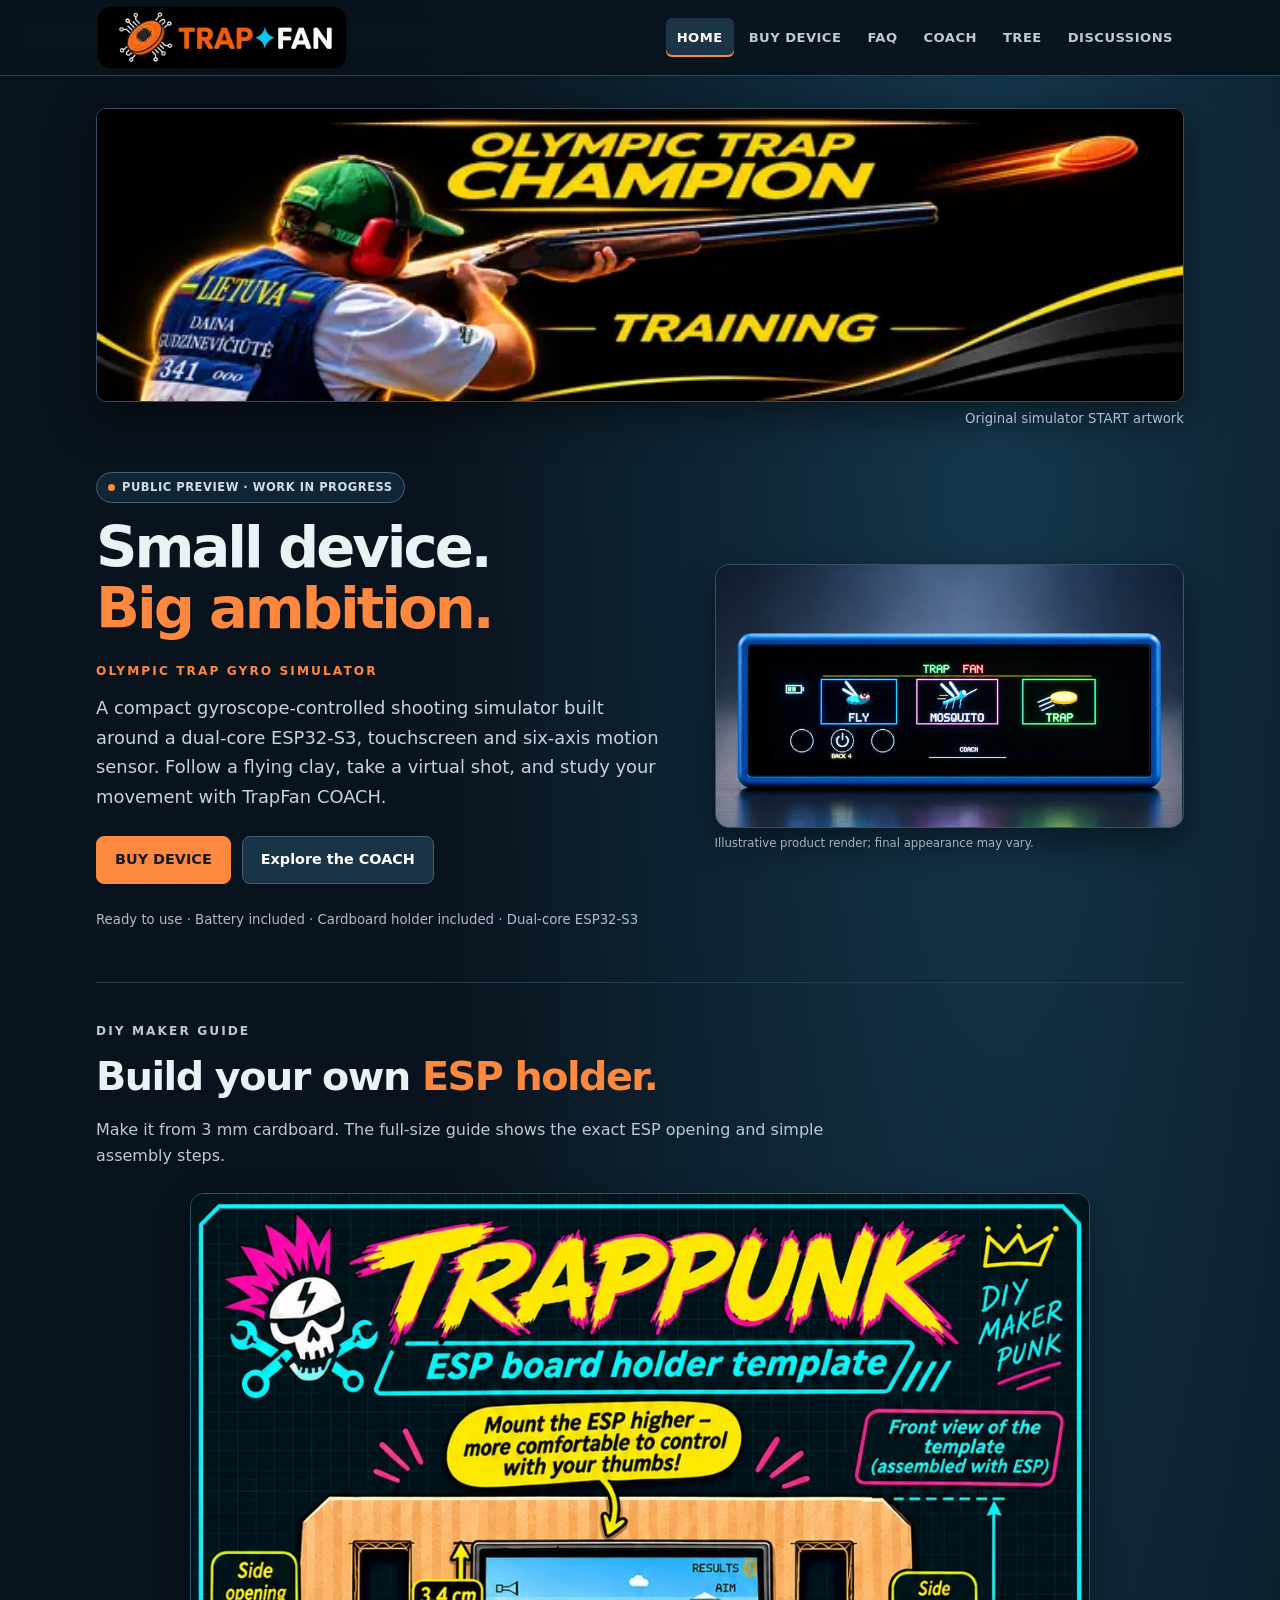
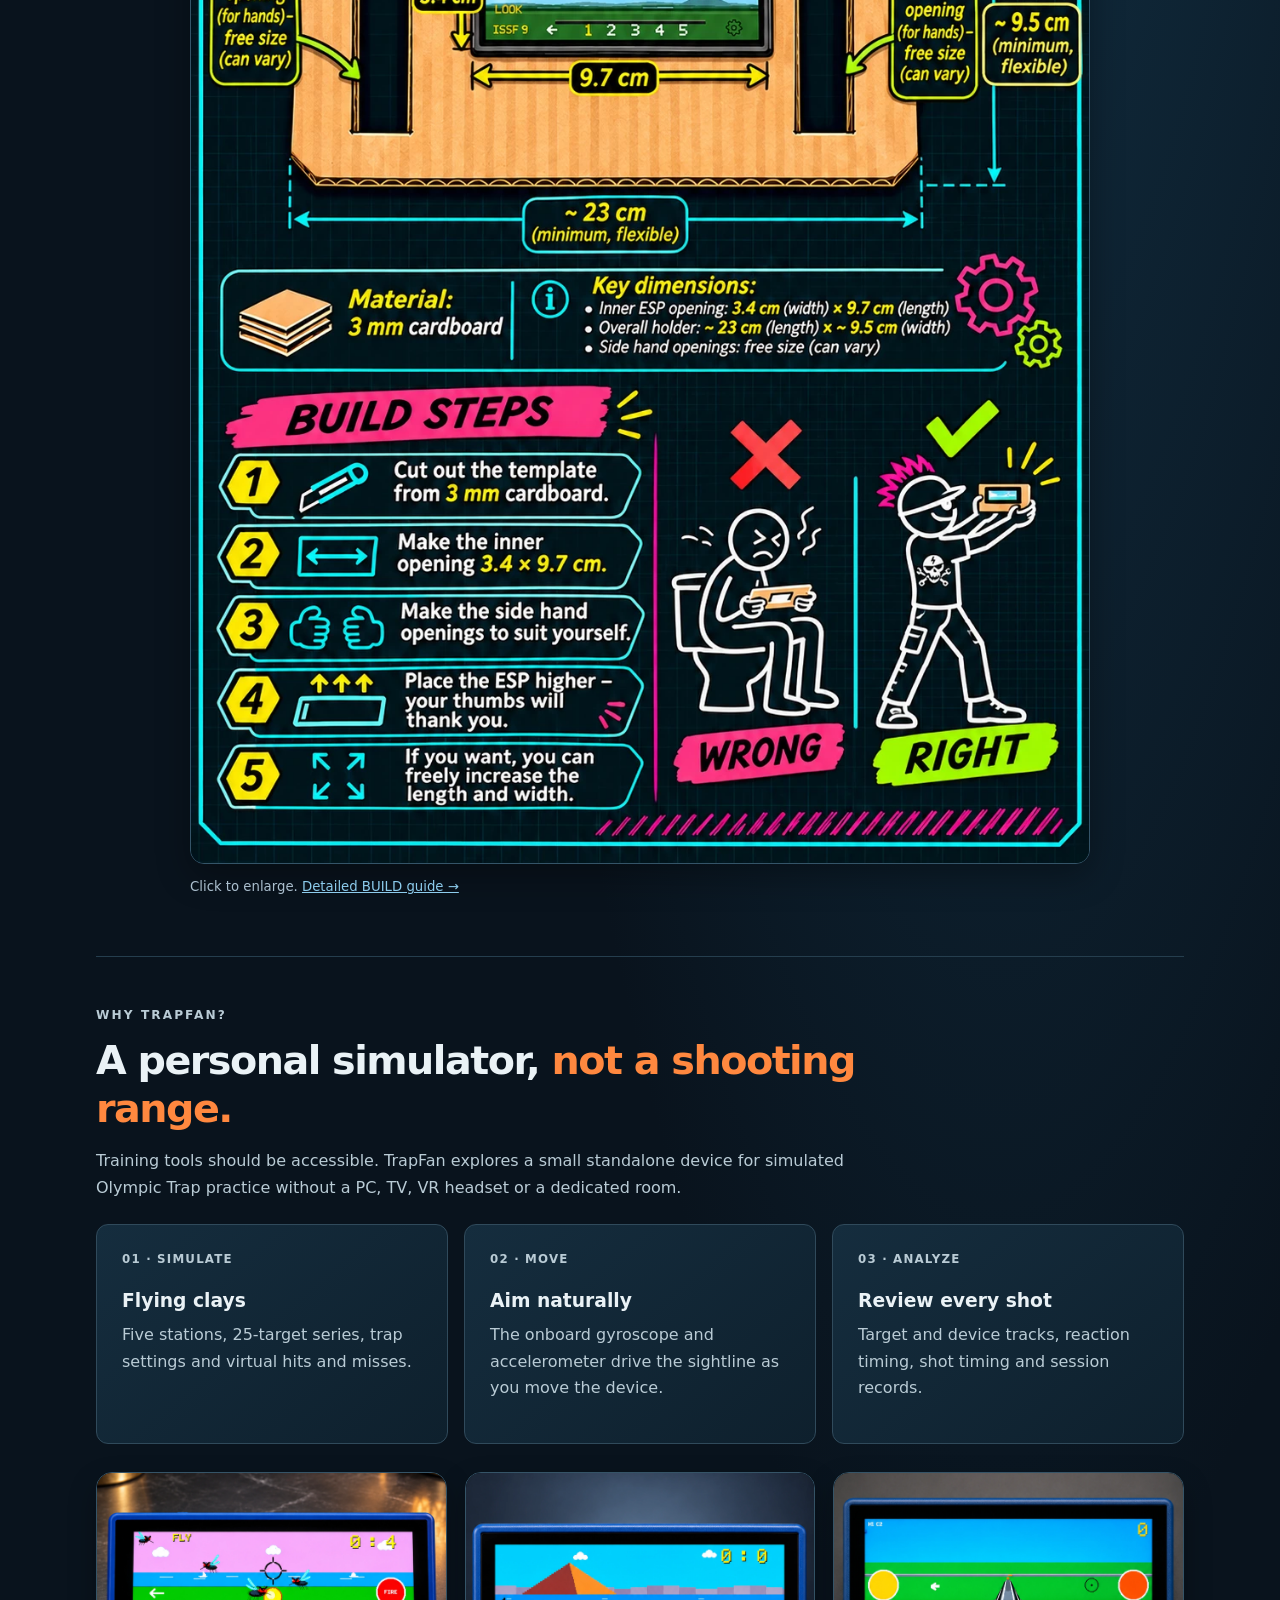
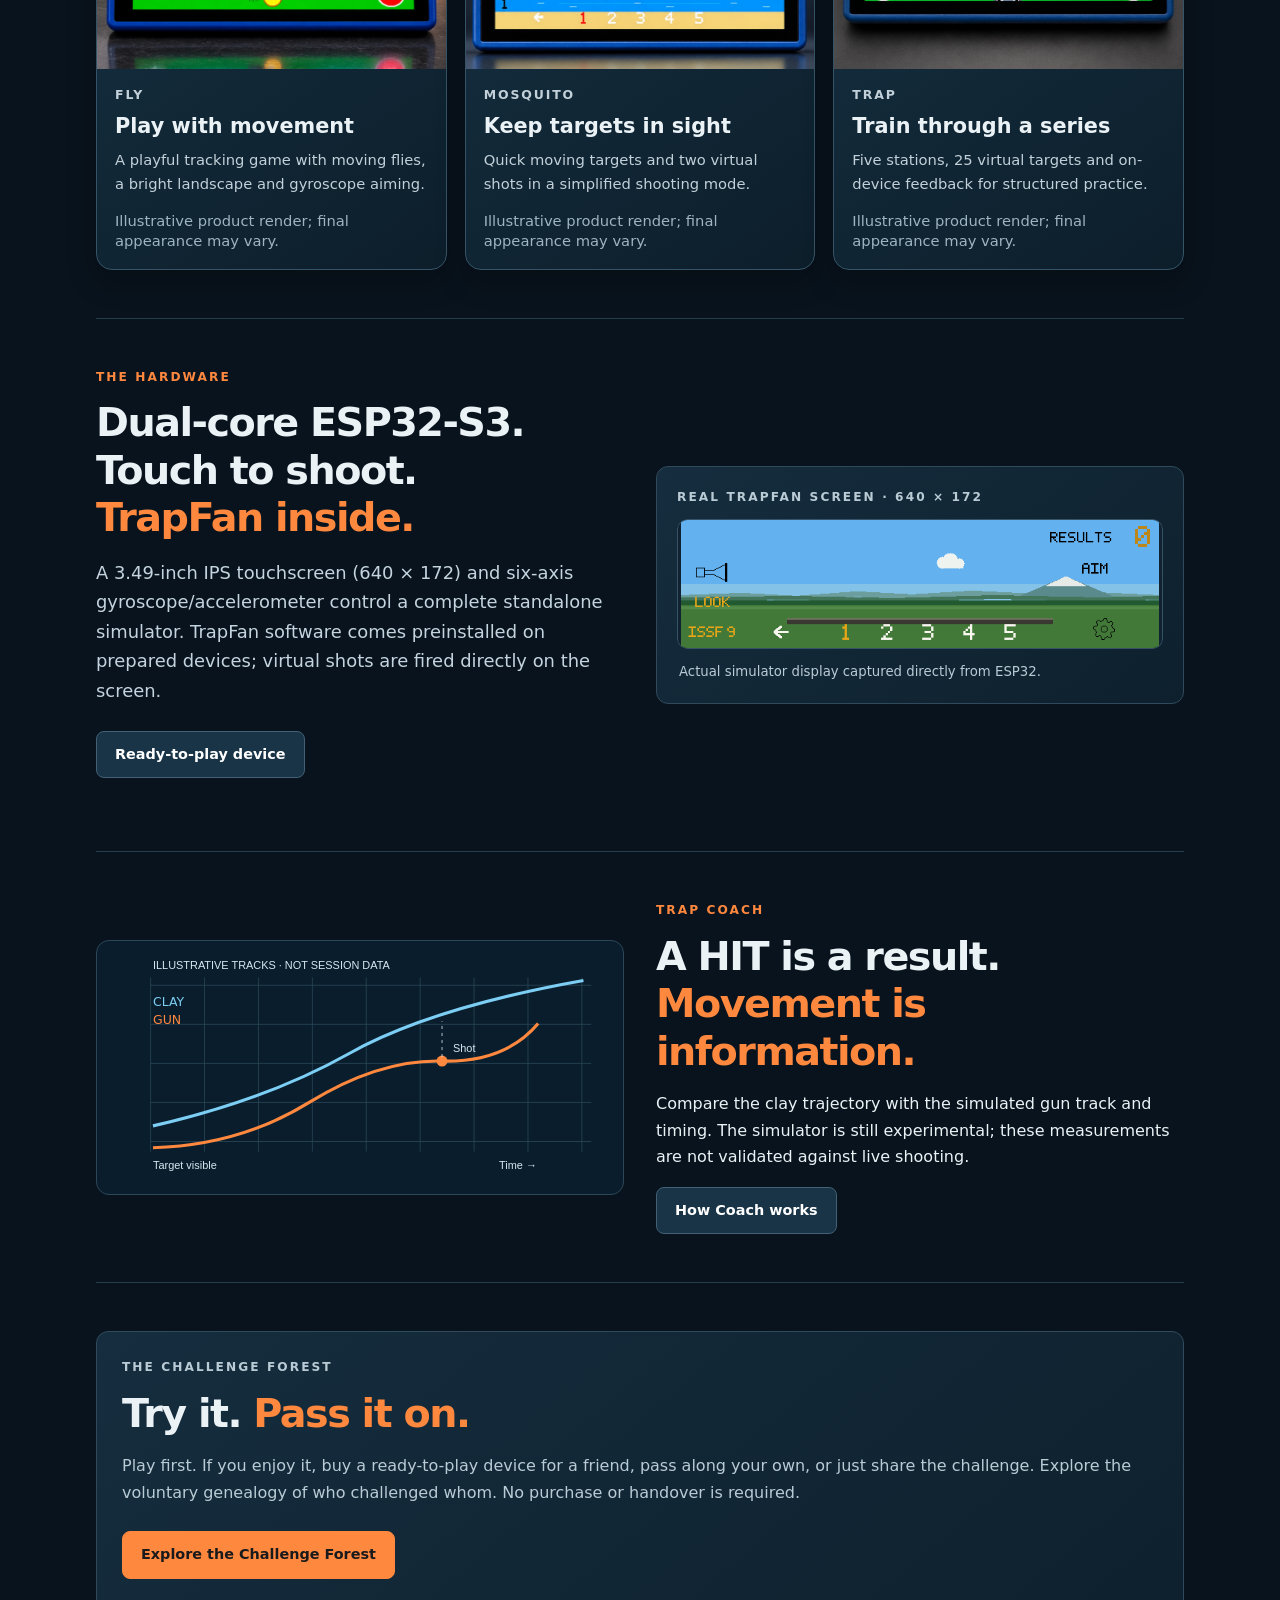
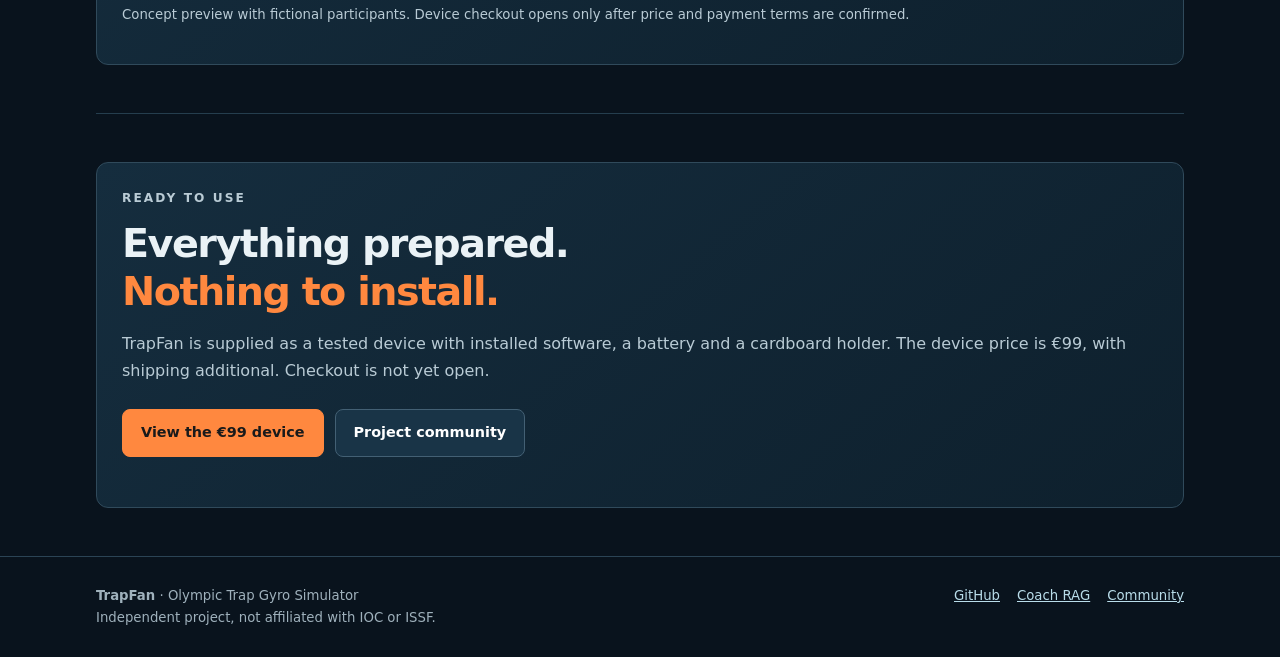
==== commit 877a34f8: "Use selected black horizontal TrapFan logo on all site headers" ====
--- a/index.html
+++ b/index.html
@@ -1,5 +1,5 @@
 <!doctype html><html lang="en"><head><meta charset="utf-8"><meta name="viewport" content="width=device-width,initial-scale=1"><meta name="theme-color" content="#09131d"><meta name="description" content="TrapFan is a low-cost, gyroscope-controlled Olympic Trap practice device based on the ESP32-S3."><title>Olympic Trap Gyro Simulator · TrapFan</title><link rel="stylesheet" href="assets/site.css"><link rel="icon" href="favicon.ico" type="image/x-icon" sizes="any"><!-- Cloudflare Web Analytics --><script type='module' src='https://static.cloudflareinsights.com/beacon.min.js' data-cf-beacon='{"token": "2ef8f8ff555344c89521be967594c3df"}'></script><!-- End Cloudflare Web Analytics --><script defer src="/_vercel/insights/script.js"></script>
-</head><body><header><div class="wrap top"><a class="brand" href="index.html"><span class="brand-icon"></span><span>Trap<strong>Fan</strong></span></a><nav aria-label="Main menu"><a href="index.html" aria-current="page">HOME</a><a href="order.html">BUY DEVICE</a><a href="faq.html">FAQ</a><a href="coach.html">COACH</a><a href="challenge.html">TREE</a><a href="community.html">DISCUSSIONS</a></nav></div></header><main class="wrap">
+</head><body><header><div class="wrap top"><a class="brand" href="index.html"><img class="brand-logo" src="assets/trapfan-header-logo.webp" width="360" height="92" alt="TrapFan" decoding="async"></a><nav aria-label="Main menu"><a href="index.html" aria-current="page">HOME</a><a href="order.html">BUY DEVICE</a><a href="faq.html">FAQ</a><a href="coach.html">COACH</a><a href="challenge.html">TREE</a><a href="community.html">DISCUSSIONS</a></nav></div></header><main class="wrap">
 <section class="home-banner"><img src="assets/start-banner.webp" width="640" height="172" alt="Original Olympic Trap Champion START screen with an Olympic trap shooter, flying orange clay and training text"><p class="small">Original simulator START artwork</p></section>
 <section class="hero hero-compact"><div><span class="pill">PUBLIC PREVIEW · WORK IN PROGRESS</span><h1>Small device.<br><em>Big ambition.</em></h1><p class="eyebrow">OLYMPIC TRAP GYRO SIMULATOR</p><p class="lead">A compact gyroscope-controlled shooting simulator built around a dual-core ESP32-S3, touchscreen and six-axis motion sensor. Follow a flying clay, take a virtual shot, and study your movement with TrapFan COACH.</p><div class="btns"><a href="order.html" class="btn primary">BUY DEVICE</a><a href="coach.html" class="btn">Explore the COACH</a></div><p class="small">Ready to use · Battery included · Cardboard holder included · Dual-core ESP32-S3</p></div><figure class="hero-compact__product"><img src="assets/photos/home/home-hero-blue.webp" width="1600" height="900" alt="Illustrative TrapFan device showing its FLY, MOSQUITO and TRAP modes" loading="eager"><figcaption>Illustrative product render; final appearance may vary.</figcaption></figure></section>
 <section class="section holder-section" aria-labelledby="holder-title"><div class="section-head"><p class="eyebrow">DIY MAKER GUIDE</p><h2 id="holder-title">Build your own <em>ESP holder.</em></h2><p>Make it from 3 mm cardboard. The full-size guide shows the exact ESP opening and simple assembly steps.</p></div><div class="holder-feature"><a href="assets/holder-guide.webp?v=20261112" target="_blank" rel="noopener" aria-label="Open board holder guide in full resolution"><img src="assets/holder-guide.webp?v=20261112" alt="English DIY holder template and instructions for a 3 mm cardboard ESP board holder with 3.4 x 9.7 cm opening" width="1055" height="1491" loading="lazy"></a></div><p class="small holder-link">Click to enlarge. <a href="build.html#cardboard-holder">Detailed BUILD guide →</a></p></section>
--- a/assets/site.css
+++ b/assets/site.css
@@ -168,3 +168,8 @@
     border-radius:10px;
   }
 }
+
+/* 2026-11-23: TrapFan black horizontal brand. Intrinsic ratio keeps mobile header proportional. */
+.brand{max-width:100%;flex:0 0 auto}
+.brand-logo{display:block;width:252px;max-width:100%;height:auto}
+@media(max-width:580px){.brand-logo{width:232px}}
